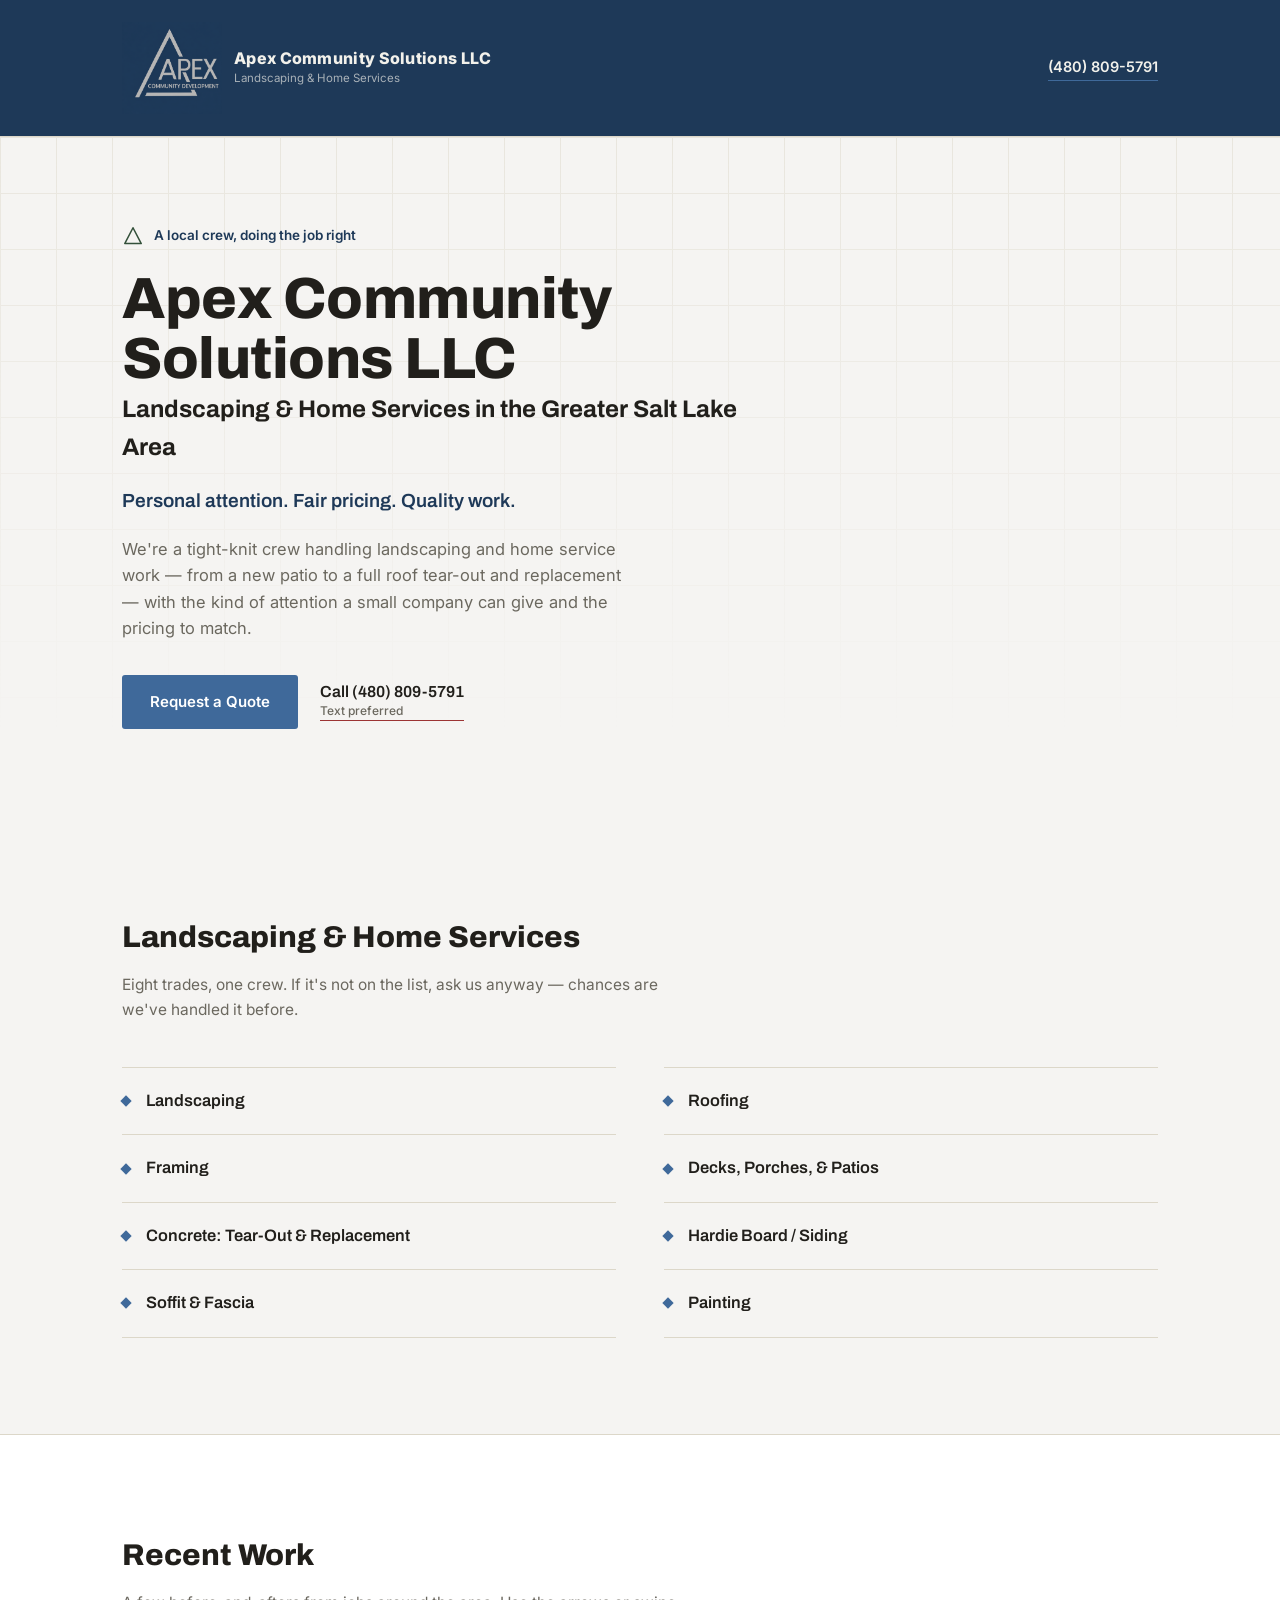
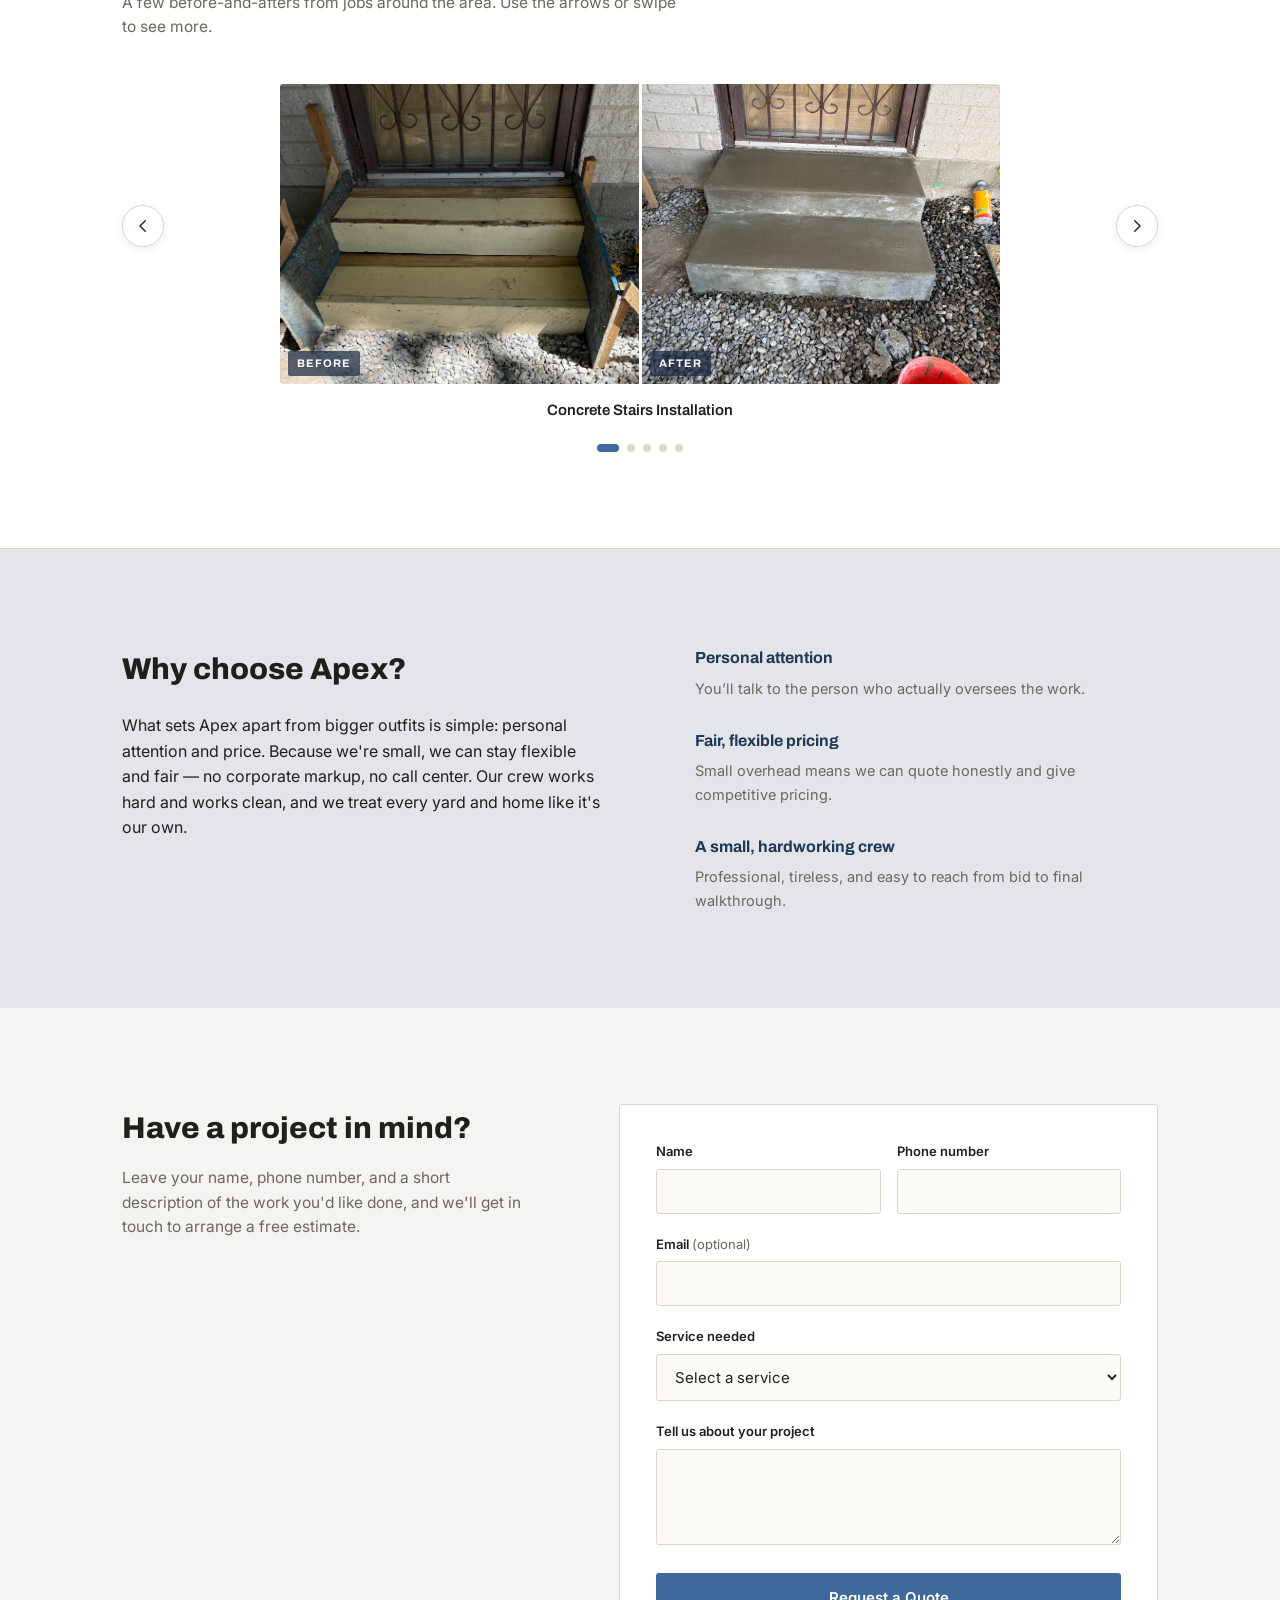
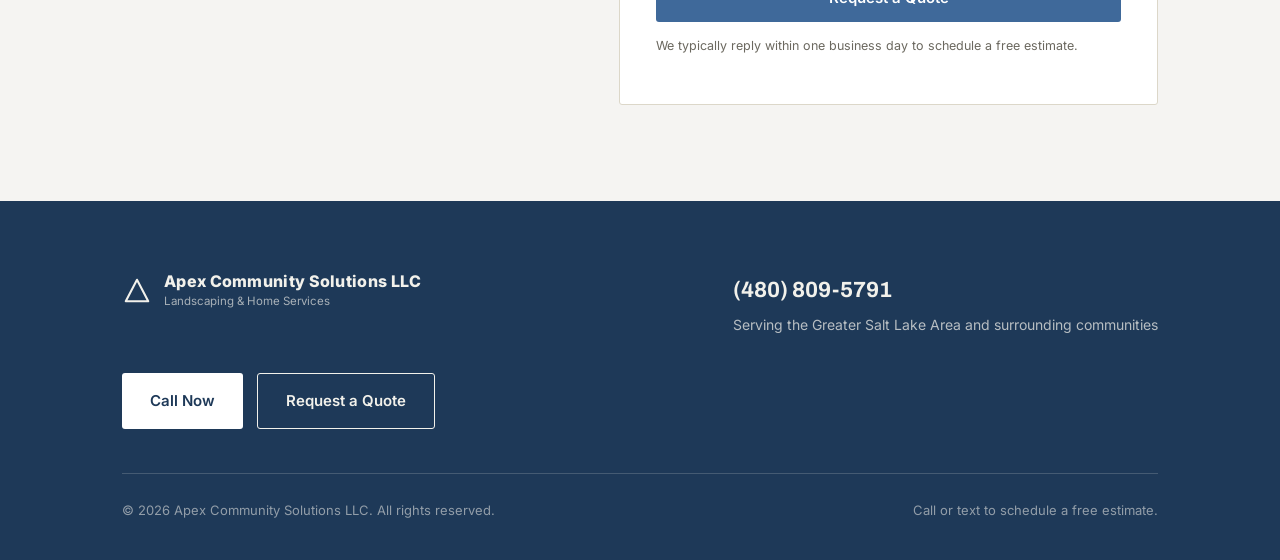
==== index.html @ bd2a329c "Initial commit" ====
<!DOCTYPE html>
<html lang="en">
<head>
<meta charset="UTF-8">
<meta name="viewport" content="width=device-width, initial-scale=1.0">
<meta name="robots" content="index, follow">

<title>Apex Community Solutions LLC | Landscaping, Roofing &amp; Home Services in the Greater Salt Lake Area</title>
<meta name="description" content="Apex Community Solutions LLC provides landscaping, roofing, framing, decks, concrete, siding, and home repair services across the Greater Salt Lake Area. Personal attention, fair pricing, and a free estimate on every job.">

<link rel="canonical" href="https://www.apexcommunitysolutions.com/">

<link rel="icon" href="/images/favicon.ico" sizes="any">
<link rel="icon" href="/images/favicon.svg" type="image/svg+xml">

<meta property="og:type" content="website">
<meta property="og:site_name" content="Apex Community Solutions LLC">
<meta property="og:title" content="Apex Community Solutions LLC | Landscaping, Roofing &amp; Home Services">
<meta property="og:description" content="Landscaping, roofing, framing, decks, concrete, siding, and home repair across the Greater Salt Lake Area. Personal attention, fair pricing, free estimates.">
<meta property="og:url" content="https://www.apexcommunitysolutions.com/">
<meta property="og:image" content="https://www.apexcommunitysolutions.com/images/og-cover.jpg">
<meta property="og:locale" content="en_US">

<meta name="twitter:card" content="summary_large_image">
<meta name="twitter:title" content="Apex Community Solutions LLC | Landscaping, Roofing &amp; Home Services">
<meta name="twitter:description" content="Landscaping, roofing, framing, decks, concrete, siding, and home repair across the Greater Salt Lake Area.">
<meta name="twitter:image" content="https://www.apexcommunitysolutions.com/images/og-cover.jpg">

<link rel="preconnect" href="https://fonts.googleapis.com">
<link rel="preconnect" href="https://fonts.gstatic.com" crossorigin>
<link href="https://fonts.googleapis.com/css2?family=Archivo:wght@400;600;800&family=Inter:wght@400;500;600&display=swap" rel="stylesheet">
<link rel="stylesheet" href="css/site.css">
</head>
<body>

<header>
  <div class="wrap">
    <a class="brand" href="#top">
      <img class="brand-logo" src="images/2d_logo.png" alt="Apex Community Solutions LLC logo" width="100" height="100" data-bind="logo-alt">
      <span class="brand-text">
        <span class="name" data-bind="name">Apex Community Solutions LLC</span><br>
        <span class="sub" data-bind="tagline">Landscaping &amp; Home Services</span>
      </span>
    </a>
    <a class="call" data-phone-link href="tel:+14808095791"><span data-phone-display>(480) 809-5791</span></a>
  </div>
</header>

<section class="hero" id="top">
  <div class="hero-grid" aria-hidden="true"></div>
  <div class="wrap">
    <div class="hero-content">
      <div class="eyebrow-mark">
        <svg viewBox="0 0 32 32" fill="none" xmlns="http://www.w3.org/2000/svg" aria-hidden="true">
          <path d="M16 4 L28 27 H4 Z" stroke="#33503A" stroke-width="2.2" stroke-linejoin="round"/>
        </svg>
        <span>A local crew, doing the job right</span>
      </div>
      <h1 data-bind="name">Apex Community Solutions LLC</h1>
      <p class="hero-location" data-bind="location">Landscaping &amp; Home Services in the Greater Salt Lake Area</p>
      <p class="tagline">Personal attention. Fair pricing. Quality work.</p>
      <p class="statement">We're a tight-knit crew handling landscaping and home service work &mdash; from a new patio to a full roof tear-out and replacement &mdash; with the kind of attention a small company can give and the pricing to match.</p>
      <div class="hero-actions">
        <a class="btn" href="#quote">Request a Quote</a>
        <a class="phone-link" data-phone-link href="tel:+14808095791">
          <span data-phone-cta>Call (480) 809-5791</span>
          <span class="phone-sub">Text preferred</span>
        </a>
      </div>
    </div>
  </div>
</section>

<section id="services">
  <div class="wrap">
    <div class="services-head">
      <h2>Landscaping &amp; Home Services</h2>
      <p><span data-service-count>Eight</span> trades, one crew. If it's not on the list, ask us anyway &mdash; chances are we've handled it before.</p>
    </div>
    <ul class="service-list" data-service-list></ul>
  </div>
</section>

<section class="gallery" id="work">
  <div class="wrap">
    <div class="services-head">
      <h2>Recent Work</h2>
      <p>A few before-and-afters from jobs around the area. Use the arrows or swipe to see more.</p>
    </div>

    <div class="carousel" data-carousel aria-roledescription="carousel" aria-label="Before and after job photos" tabindex="0">
      <div class="carousel-stage">
      <button class="carousel-btn prev" type="button" data-carousel-prev aria-label="Previous project">
        <svg viewBox="0 0 24 24" fill="none" stroke="currentColor" stroke-width="2.2" stroke-linecap="round" stroke-linejoin="round" aria-hidden="true"><path d="M15 5 L8 12 L15 19"/></svg>
      </button>
      <button class="carousel-btn next" type="button" data-carousel-next aria-label="Next project">
        <svg viewBox="0 0 24 24" fill="none" stroke="currentColor" stroke-width="2.2" stroke-linecap="round" stroke-linejoin="round" aria-hidden="true"><path d="M9 5 L16 12 L9 19"/></svg>
      </button>

      <div class="carousel-viewport" data-carousel-viewport></div>
      </div>

      <div class="carousel-dots" data-carousel-dots></div>
    </div>
  </div>
</section>

<section class="why" id="why">
  <div class="wrap why-grid">
    <div>
      <h2>Why choose Apex?</h2>
      <p>What sets Apex apart from bigger outfits is simple: personal attention and price. Because we're small, we can stay flexible and fair &mdash; no corporate markup, no call center. Our crew works hard and works clean, and we treat every yard and home like it's our own.</p>
    </div>
    <div class="why-points">
      <div class="why-point">
        <h3 class="label">Personal attention</h3>
        <div class="desc">You&rsquo;ll talk to the person who actually oversees the work.</div>
      </div>
      <div class="why-point">
        <h3 class="label">Fair, flexible pricing</h3>
        <div class="desc">Small overhead means we can quote honestly and give competitive pricing.</div>
      </div>
      <div class="why-point">
        <h3 class="label">A small, hardworking crew</h3>
        <div class="desc">Professional, tireless, and easy to reach from bid to final walkthrough.</div>
      </div>
    </div>
  </div>
</section>

<section id="quote">
  <div class="wrap quote-inner">
    <div class="quote-copy">
      <h2>Have a project in mind?</h2>
      <p>Leave your name, phone number, and a short description of the work you'd like done, and we'll get in touch to arrange a free estimate.</p>
    </div>

    <form class="quote-form" data-quote-form action="https://formspree.io/f/xppzoknp" method="POST">
      <div class="row-2">
        <div class="field">
          <label for="name">Name</label>
          <input type="text" id="name" name="name" required>
        </div>
        <div class="field">
          <label for="phone">Phone number</label>
          <input type="tel" id="phone" name="phone" required>
        </div>
      </div>
      <div class="field">
        <label for="email">Email <span class="opt">(optional)</span></label>
        <input type="email" id="email" name="email">
      </div>
      <div class="field">
        <label for="service">Service needed</label>
        <select id="service" name="service" required data-service-select>
          <option value="" disabled selected>Select a service</option>
        </select>
      </div>
      <div class="field">
        <label for="details">Tell us about your project</label>
        <textarea id="details" name="details" required></textarea>
      </div>
      <button class="btn block" type="submit">Request a Quote</button>
      <p class="form-note">We typically reply within one business day to schedule a free estimate.</p>
    </form>
  </div>
</section>

<footer id="contact">
  <div class="wrap">
    <div class="footer-top">
      <a class="brand" href="#top">
        <svg class="brand-mark" viewBox="0 0 32 32" fill="none" xmlns="http://www.w3.org/2000/svg" aria-hidden="true">
          <path d="M16 4 L28 27 H4 Z" stroke="#F2F1EB" stroke-width="2.2" stroke-linejoin="round"/>
        </svg>
        <span class="brand-text">
          <span class="name" data-bind="name">Apex Community Solutions LLC</span><br>
          <span class="sub" data-bind="tagline">Landscaping &amp; Home Services</span>
        </span>
      </a>
      <div class="footer-contact">
        <a class="phone" data-phone-link href="tel:+14808095791"><span data-phone-display>(480) 809-5791</span></a>
        <div class="area" data-bind="area">Serving the Greater Salt Lake Area and surrounding communities</div>
      </div>
      <div class="footer-actions">
        <a class="btn light" data-phone-link href="tel:+14808095791">Call Now</a>
        <a class="btn ghost ghost-on-dark" href="#quote">Request a Quote</a>
      </div>
    </div>
    <div class="footer-bottom">
      <span data-copyright>&copy; 2026 Apex Community Solutions LLC. All rights reserved.</span>
      <span>Call or text to schedule a free estimate.</span>
    </div>
  </div>
</footer>

<!-- Edit phone, services, gallery, and brand in js/site-config.js -->
<script src="js/site-config.js"></script>
<script src="js/site.js"></script>
<script src="js/carousel.js"></script>

</body>
</html>
---- css/site.css ----
:root{
  --bg: #F5F4F2;
  --panel: #FFFFFF;
  --ink: #211F1B;
  --muted: #6B685F;
  --blue: #3f699a;
  --blue-dark: #1E3958;
  --blue-tint: #e4e5eb;
  --clay: #9c3434;
  --line: #DCD7C9;
  --radius: 3px;
  --maxw: 1100px;
  --font-body: 'Inter', system-ui, sans-serif;
  --font-display: 'Archivo', system-ui, sans-serif;
}

*{ box-sizing: border-box; }
html{ scroll-behavior: smooth; }
body{
  margin:0;
  background: var(--bg);
  color: var(--ink);
  font-family: var(--font-body);
  font-size: 16px;
  line-height: 1.6;
  -webkit-font-smoothing: antialiased;
}
h1, h2, h3, .wordmark, .hero-location{
  font-family: var(--font-display);
  margin: 0;
  color: var(--ink);
}
a{ color: inherit; }
.wrap{
  max-width: var(--maxw);
  margin: 0 auto;
  padding: 0 32px;
}
section{ padding: 96px 0; }
@media (max-width: 720px){
  section{ padding: 64px 0; }
  .wrap{ padding: 0 22px; }
}

/* ---------- Buttons & links ---------- */
.btn{
  display: inline-flex;
  align-items: center;
  gap: 10px;
  padding: 15px 28px;
  background: var(--blue);
  color: #fff;
  text-decoration: none;
  font-family: var(--font-body);
  font-weight: 600;
  font-size: 15px;
  border: none;
  border-radius: var(--radius);
  cursor: pointer;
  transition: background .18s ease;
}
.btn:hover{ background: var(--blue-dark); }
.btn.ghost{
  background: transparent;
  color: var(--ink);
  border: 1.5px solid var(--ink);
}
.btn.ghost:hover{ background: var(--ink); color: var(--bg); }
.btn.light{
  background: #fff;
  color: var(--blue-dark);
}
.btn.light:hover{ background: var(--blue-tint); }
.btn.block{
  width: 100%;
  justify-content: center;
}
.btn.ghost-on-dark{
  border-color: #F2F1EB;
  color: #F2F1EB;
}

/* ---------- Header ---------- */
header{
  position: sticky;
  top: 0;
  z-index: 10;
  background: var(--blue-dark);
  backdrop-filter: blur(6px);
  border-bottom: 1px solid var(--line);
}
header .wrap{
  display:flex;
  align-items:center;
  justify-content:space-between;
  padding-top: 18px;
  padding-bottom: 18px;
}
.brand{ display:flex; align-items:center; gap: 12px; text-decoration:none; }
.brand-logo{
  width: 100px;
  height: 100px;
  object-fit: contain;
}
.brand-mark{ width: 30px; height: 30px; flex-shrink:0; }
.brand-text{ line-height: 1.1; }
.brand-text .name{ font-weight: 800; font-size: 16px; letter-spacing: 0.3px; color: #F2F1EB; }
.brand-text .sub{ font-family: var(--font-body); font-size: 11.5px; color: rgba(242,241,235,0.65); }
header .call{
  color: #F2F1EB;
  font-family: var(--font-body);
  font-weight: 600;
  font-size: 14.5px;
  text-decoration: none;
  border-bottom: 1.5px solid var(--blue);
  padding-bottom: 2px;
}

/* ---------- Hero ---------- */
.hero{
  position: relative;
  overflow: hidden;
  padding-top: 88px;
  padding-bottom: 88px;
}
.hero-grid{
  position:absolute;
  inset:0;
  opacity: 0.5;
  background-image:
    linear-gradient(var(--line) 1px, transparent 1px),
    linear-gradient(90deg, var(--line) 1px, transparent 1px);
  background-size: 56px 56px;
  mask-image: linear-gradient(to bottom, black, transparent 88%);
  -webkit-mask-image: linear-gradient(to bottom, black, transparent 88%);
}
.hero-content{
  position: relative;
  max-width: 640px;
  opacity: 0;
  transform: translateY(14px);
  animation: rise .7s ease forwards .1s;
}
@keyframes rise{ to{ opacity: 1; transform: translateY(0); } }
.eyebrow-mark{ display:flex; align-items:center; gap:10px; margin-bottom: 22px; }
.eyebrow-mark svg{ width: 22px; height: 22px; }
.eyebrow-mark span{ font-size: 13.5px; color: var(--blue-dark); font-weight: 600; }
.hero h1{
  font-size: clamp(38px, 5.4vw, 58px);
  font-weight: 800;
  letter-spacing: -0.5px;
  line-height: 1.04;
}
.hero-location{
  font-size: 1.5em;
  font-weight: 700;
}
.hero .tagline{
  font-family: var(--font-display);
  font-weight: 600;
  font-size: 19px;
  color: var(--blue-dark);
  margin-top: 20px;
}
.hero p.statement{
  margin-top: 16px;
  font-size: 16.5px;
  color: var(--muted);
  max-width: 520px;
}
.hero-actions{
  margin-top: 34px;
  display:flex;
  align-items:center;
  gap: 22px;
  flex-wrap: wrap;
}
.hero-actions .phone-link{
  display: inline-flex;
  flex-direction: column;
  align-items: flex-start;
  gap: 2px;
  font-family: var(--font-display);
  font-weight: 600;
  font-size: 16px;
  line-height: 1.15;
  text-decoration:none;
  color: var(--ink);
  border-bottom: 1.5px solid var(--clay);
  padding-bottom: 3px;
}
.hero-actions .phone-link .phone-sub{
  font-family: var(--font-body);
  font-weight: 500;
  font-size: 12px;
  color: var(--muted);
}

/* ---------- Services ---------- */
.services-head{ max-width: 560px; margin-bottom: 44px; }
.services-head h2{ font-size: 30px; font-weight: 800; }
.services-head p{ color: var(--muted); margin-top: 12px; font-size: 15.5px; }
.service-list{
  display: grid;
  grid-template-columns: 1fr 1fr;
  column-gap: 48px;
  list-style: none;
  margin: 0;
  padding: 0;
}
.service-row{
  display:flex;
  align-items:center;
  gap: 16px;
  padding: 20px 0;
  border-top: 1px solid var(--line);
}
.service-list .service-row:nth-last-child(1),
.service-list .service-row:nth-last-child(2){
  border-bottom: 1px solid var(--line);
}
.service-mark{
  width: 8px; height: 8px;
  background: var(--blue);
  flex-shrink: 0;
  transform: rotate(45deg);
}
.service-row span{ font-family: var(--font-display); font-weight: 600; font-size: 16.5px; }
@media (max-width: 640px){
  .service-list{ grid-template-columns: 1fr; }
  .service-list .service-row:nth-last-child(2){ border-bottom: 1px solid var(--line); }
}

/* ---------- Before / After gallery ---------- */
.gallery{ background: var(--panel); border-top: 1px solid var(--line); border-bottom: 1px solid var(--line); }
.gallery-note{ font-size: 13.5px; color: var(--clay); margin-top: 12px; font-style: italic; }
.carousel{
  position: relative;
}
.carousel:focus{ outline: none; }
.carousel:focus-visible{
  outline: 2px solid var(--blue);
  outline-offset: 6px;
}
.carousel-stage{
  position: relative;
}
.carousel-viewport{
  overflow-x: auto;
  overflow-y: hidden;
  scroll-snap-type: x mandatory;
  scroll-behavior: smooth;
  -webkit-overflow-scrolling: touch;
  scrollbar-width: none;
  display: flex;
}
.carousel-viewport::-webkit-scrollbar{ display: none; }
.carousel-slide{
  flex: 0 0 100%;
  scroll-snap-align: start;
  padding: 0 56px;
}
.carousel-slide .gallery-card{
  max-width: 720px;
  margin: 0 auto;
}
.ba-pair{
  display: grid;
  grid-template-columns: 1fr 1fr;
  gap: 3px;
  border-radius: var(--radius);
  overflow: hidden;
}
.ba-pair figure{ margin: 0; position: relative; }
.ba-pair img,
.ba-placeholder{
  display: block;
  width: 100%;
  aspect-ratio: 4 / 3;
  object-fit: cover;
  pointer-events: none;
  user-select: none;
  -webkit-user-drag: none;
}
.ba-placeholder{
  display: flex;
  align-items: center;
  justify-content: center;
  background:
    repeating-linear-gradient(
      -45deg,
      var(--blue-tint),
      var(--blue-tint) 12px,
      #d9dbe3 12px,
      #d9dbe3 24px
    );
  color: var(--blue-dark);
  font-family: var(--font-display);
  font-weight: 600;
  font-size: 13px;
  letter-spacing: 0.2px;
  text-align: center;
  padding: 16px;
}
.ba-pair figcaption{
  position: absolute;
  bottom: 8px;
  left: 8px;
  font-family: var(--font-display);
  font-weight: 700;
  font-size: 11px;
  letter-spacing: 1px;
  text-transform: uppercase;
  color: #fff;
  background: rgba(28,44,69,0.72);
  padding: 4px 9px;
  border-radius: 2px;
}
.gallery-caption{
  margin-top: 14px;
  font-family: var(--font-display);
  font-weight: 600;
  font-size: 15px;
  text-align: center;
}
.gallery-caption .edit-hint{
  display: block;
  font-family: var(--font-body);
  font-weight: 400;
  font-size: 12.5px;
  color: var(--muted);
  margin-top: 2px;
}
.carousel-btn{
  position: absolute;
  top: 42%;
  transform: translateY(-50%);
  z-index: 2;
  width: 42px;
  height: 42px;
  display: flex;
  align-items: center;
  justify-content: center;
  padding: 0;
  border: 1.5px solid var(--line);
  border-radius: 50%;
  background: #fff;
  color: var(--blue-dark);
  cursor: pointer;
  box-shadow: 0 2px 10px rgba(33,31,27,0.08);
  transition: background .18s ease, color .18s ease, border-color .18s ease;
}
.carousel-btn:hover,
.carousel-btn:focus-visible{
  background: var(--blue);
  color: #fff;
  border-color: var(--blue);
  outline: none;
}
.carousel-btn.prev{ left: 0; }
.carousel-btn.next{ right: 0; }
.carousel-btn svg{ width: 18px; height: 18px; display: block; }
.carousel-dots{
  display: flex;
  justify-content: center;
  align-items: center;
  gap: 8px;
  margin-top: 22px;
}
.carousel-dot{
  width: 8px;
  height: 8px;
  padding: 0;
  border: none;
  border-radius: 50%;
  background: var(--line);
  cursor: pointer;
  transition: width .18s ease, background .18s ease, border-radius .18s ease;
}
.carousel-dot[aria-current="true"]{
  width: 22px;
  border-radius: 4px;
  background: var(--blue);
}
.carousel-dot:focus-visible{
  outline: 2px solid var(--blue);
  outline-offset: 2px;
}
@media (max-width: 640px){
  .carousel-slide{ padding: 0 40px; }
  .carousel-btn{ width: 36px; height: 36px; }
  .carousel-btn svg{ width: 16px; height: 16px; }
}
@media (prefers-reduced-motion: reduce){
  .carousel-viewport{ scroll-behavior: auto; }
}

/* ---------- Why Apex ---------- */
.why{ background: var(--blue-tint); }
.why-grid{
  display:grid;
  grid-template-columns: 1.1fr 1fr;
  gap: 64px;
  align-items: start;
}
.why h2{ font-size: 30px; font-weight: 800; margin-bottom: 20px; }
.why p{ color: var(--ink); font-size: 16px; max-width: 480px; }
.why-points{ display:flex; flex-direction:column; gap: 28px; }
.why-point .label{ font-family: var(--font-display); font-weight: 700; font-size: 16px; color: var(--blue-dark); }
.why-point .desc{ font-size: 14.5px; color: var(--muted); margin-top: 6px; }
@media (max-width: 780px){
  .why-grid{ grid-template-columns: 1fr; gap: 36px; }
}

/* ---------- Quote form ---------- */
.quote-inner{
  display:grid;
  grid-template-columns: 0.9fr 1.1fr;
  gap: 56px;
}
.quote-copy h2{ font-size: 30px; font-weight: 800; }
.quote-copy p{ color: var(--muted); margin-top: 14px; font-size: 15.5px; max-width: 400px; }
form.quote-form{
  background: var(--panel);
  border: 1px solid var(--line);
  border-radius: var(--radius);
  padding: 36px;
}
.field{ margin-bottom: 20px; }
.field label{
  display:block;
  font-size: 13px;
  font-weight: 600;
  color: var(--ink);
  margin-bottom: 7px;
}
.field .opt{ color: var(--muted); font-weight: 400; }
.field input, .field select, .field textarea{
  width: 100%;
  padding: 12px 14px;
  font-family: var(--font-body);
  font-size: 15px;
  border: 1px solid var(--line);
  border-radius: var(--radius);
  background: #FBFAF7;
  color: var(--ink);
}
.field input:focus, .field select:focus, .field textarea:focus{
  outline: 2px solid var(--blue);
  outline-offset: 1px;
  background: #fff;
}
.field textarea{ resize: vertical; min-height: 96px; }
.row-2{ display:grid; grid-template-columns: 1fr 1fr; gap: 16px; }
.form-note{ font-size: 12.5px; color: var(--muted); margin-top: 14px; }
@media (max-width: 780px){
  .quote-inner{ grid-template-columns: 1fr; gap: 32px; }
  .row-2{ grid-template-columns: 1fr; }
}

/* ---------- Footer / contact band ---------- */
footer{
  background: var(--blue-dark);
  color: #F2F1EB;
  padding: 72px 0 40px;
}
.footer-top{
  display:flex;
  justify-content: space-between;
  align-items: flex-start;
  flex-wrap: wrap;
  gap: 36px;
  padding-bottom: 44px;
  border-bottom: 1px solid rgba(242,241,235,0.18);
}
footer .brand-text .name{ color: #F2F1EB; }
footer .brand-text .sub{ color: rgba(242,241,235,0.65); }
.footer-contact{ font-size: 15px; }
.footer-contact .phone{
  font-family: var(--font-display);
  font-weight: 700;
  font-size: 22px;
  text-decoration:none;
  color: #F2F1EB;
  display:block;
  margin-bottom: 6px;
}
.footer-contact .area{ color: rgba(242,241,235,0.72); font-size: 14px; }
.footer-actions{ display:flex; gap: 14px; flex-wrap: wrap; }
.footer-bottom{
  display:flex;
  justify-content:space-between;
  flex-wrap: wrap;
  gap: 10px;
  padding-top: 26px;
  font-size: 13px;
  color: rgba(242,241,235,0.55);
}
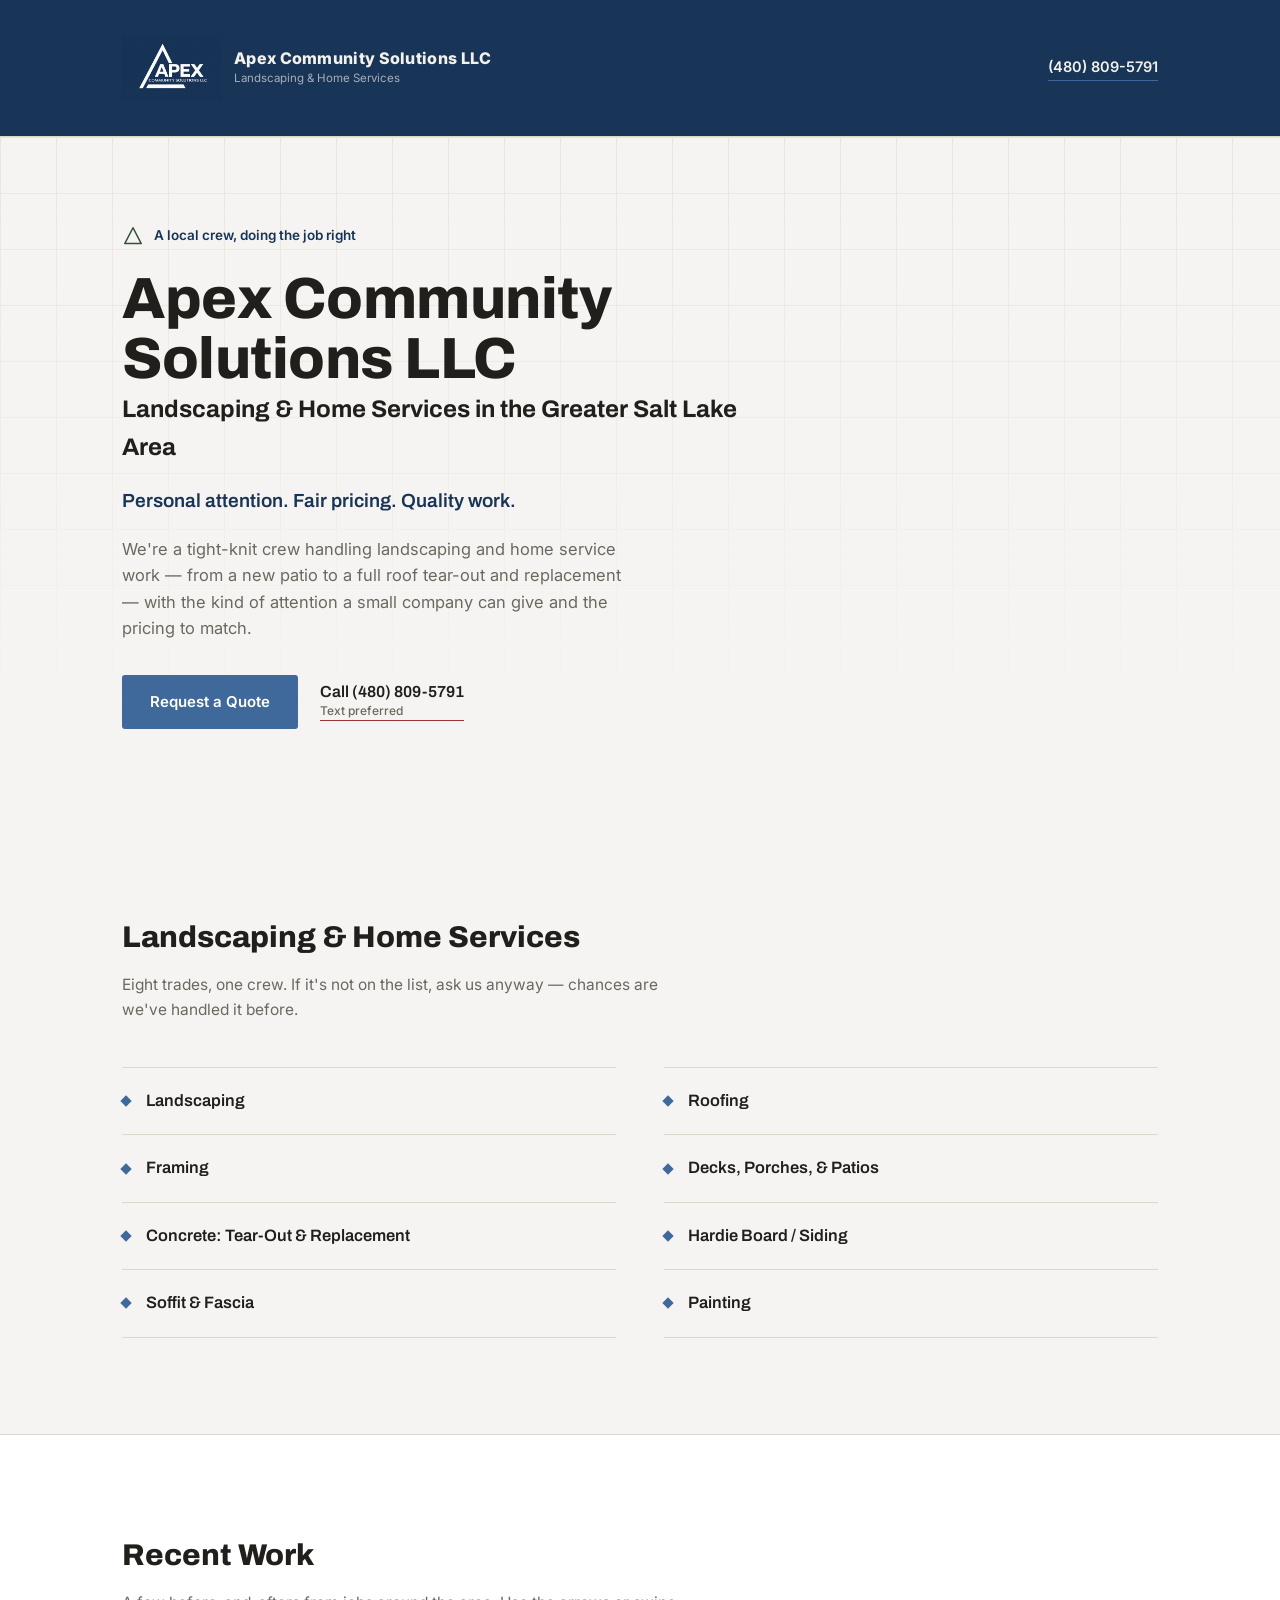
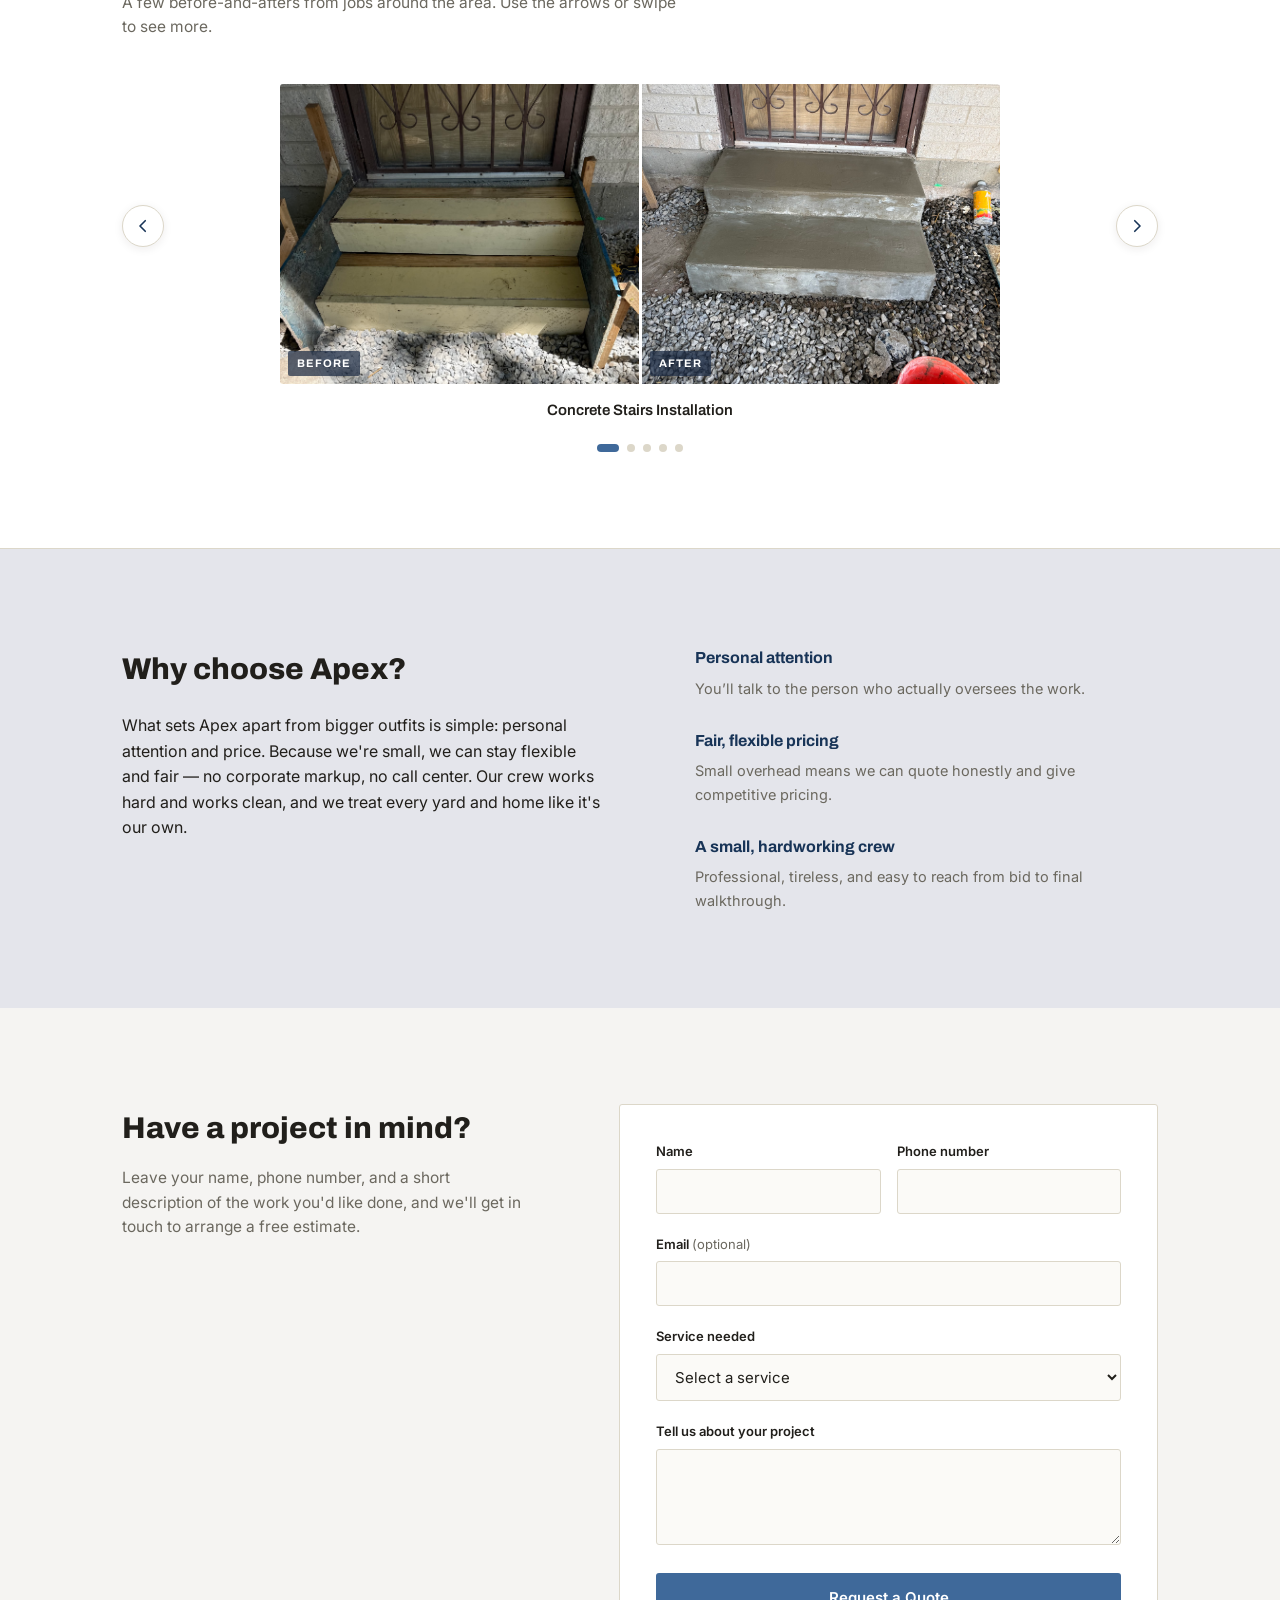
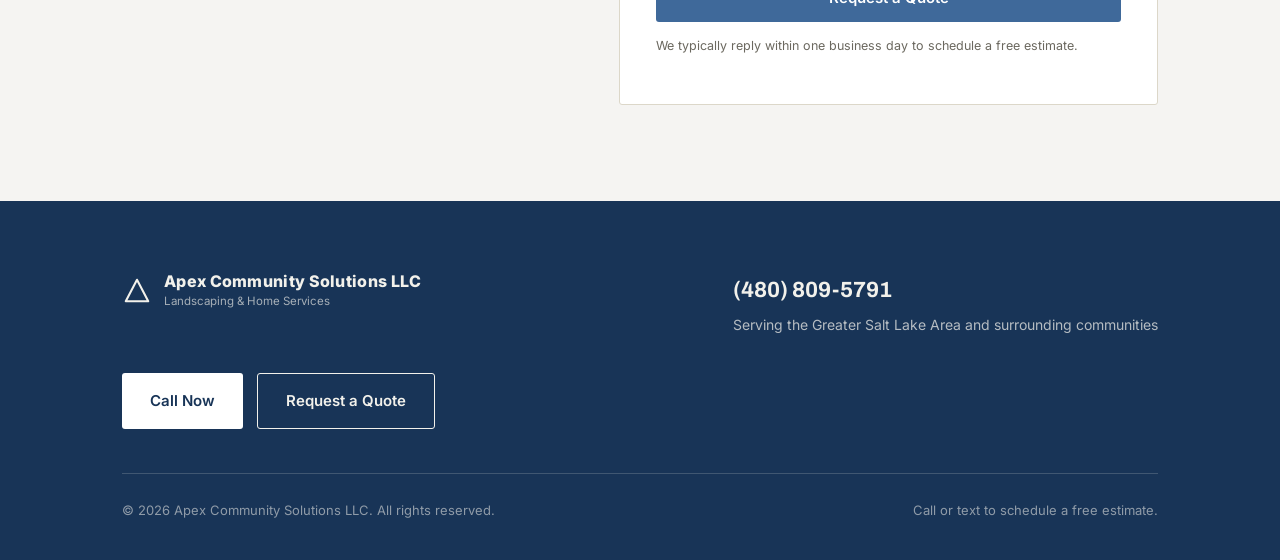
==== commit 91dca35e: "attempt favicon" ====
--- a/index.html
+++ b/index.html
@@ -11,7 +11,7 @@
 <link rel="canonical" href="https://www.apexcommunitysolutions.com/">
 
 <link rel="icon" href="/images/favicon.ico" sizes="any">
-<link rel="icon" href="/images/favicon.svg" type="image/svg+xml">
+<link rel="icon" href="/images/favicon.png" type="image/png">
 
 <meta property="og:type" content="website">
 <meta property="og:site_name" content="Apex Community Solutions LLC">
--- a/css/site.css
+++ b/css/site.css
@@ -4,7 +4,7 @@
   --ink: #211F1B;
   --muted: #6B685F;
   --blue: #3f699a;
-  --blue-dark: #1E3958;
+  --blue-dark: #183457;
   --blue-tint: #e4e5eb;
   --clay: #9c3434;
   --line: #DCD7C9;
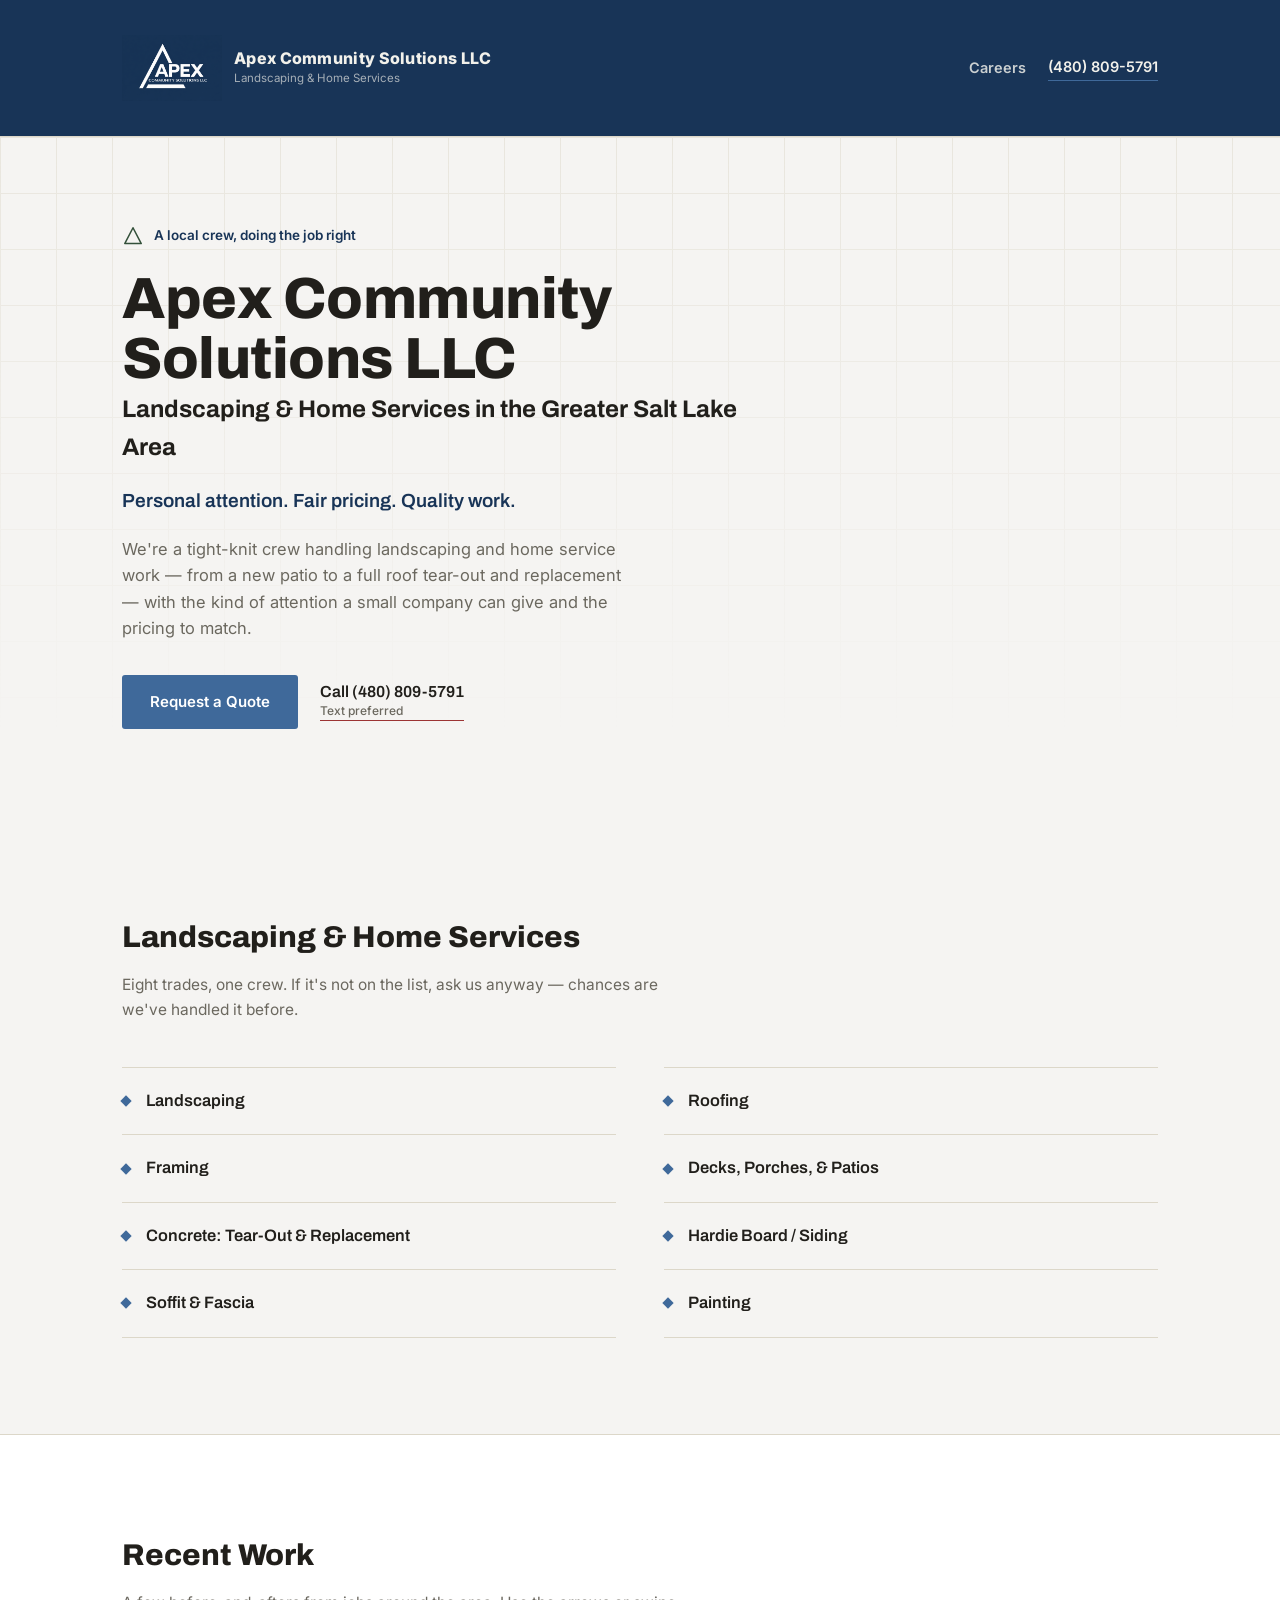
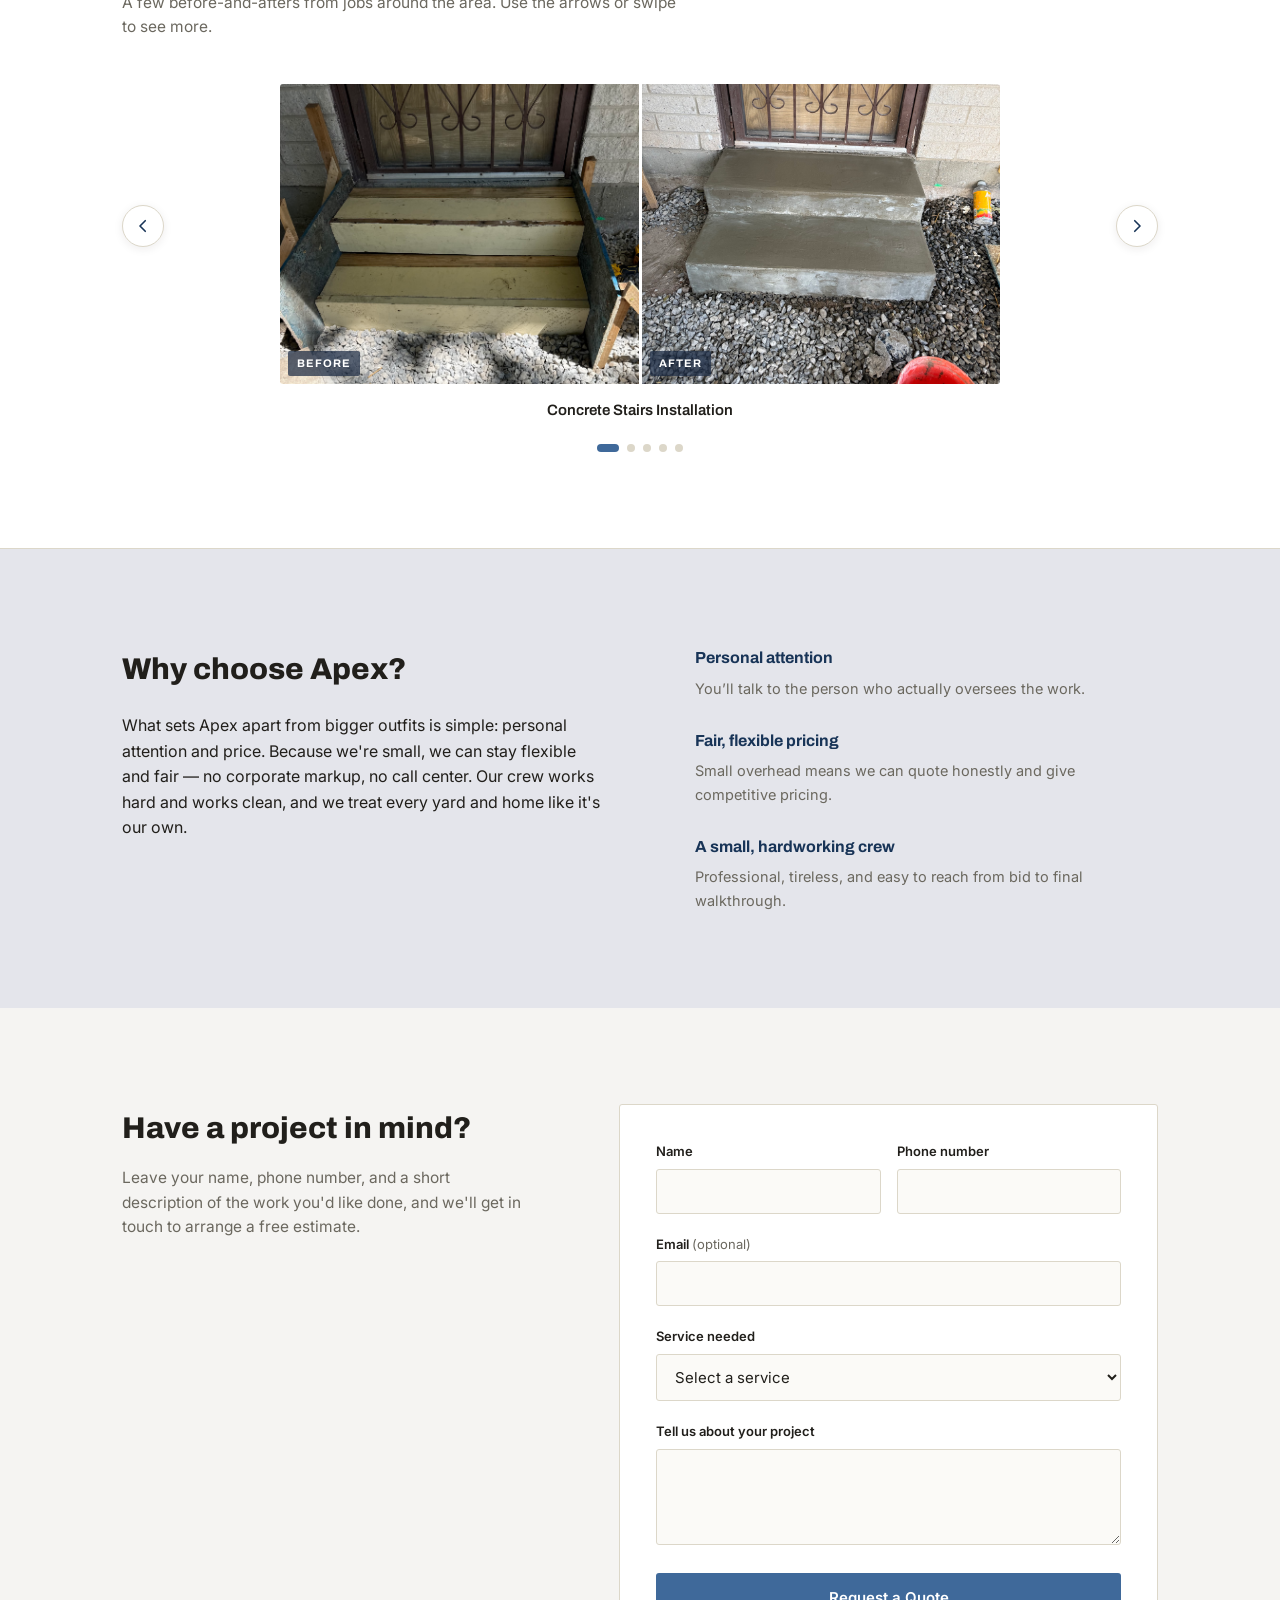
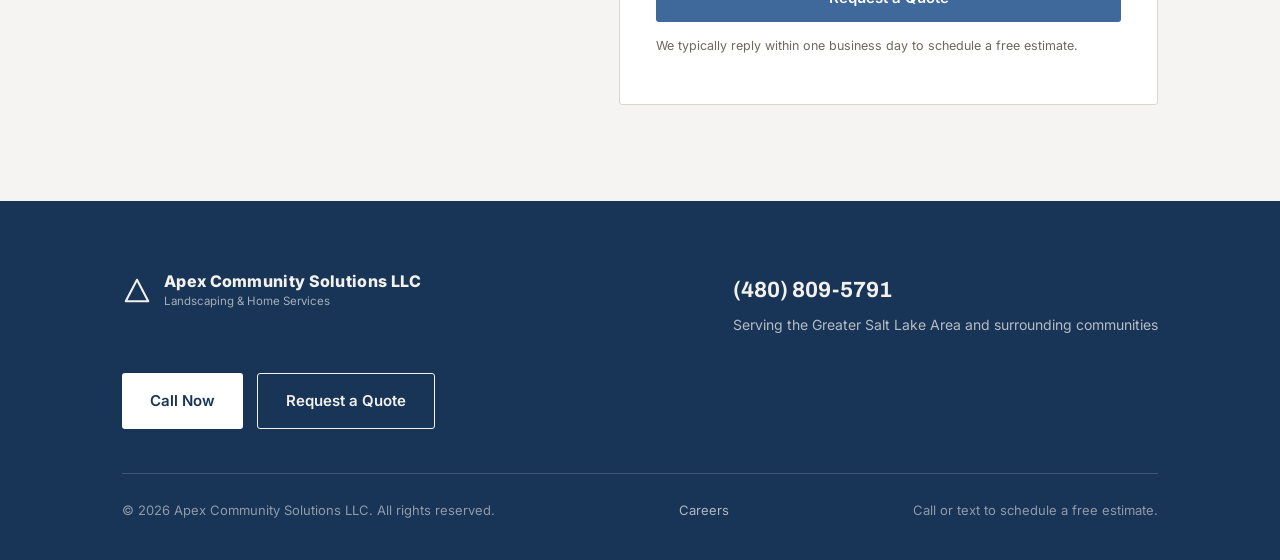
==== commit afc41254: "careers page" ====
--- a/index.html
+++ b/index.html
@@ -42,7 +42,10 @@
         <span class="sub" data-bind="tagline">Landscaping &amp; Home Services</span>
       </span>
     </a>
-    <a class="call" data-phone-link href="tel:+14808095791"><span data-phone-display>(480) 809-5791</span></a>
+    <nav class="header-actions" aria-label="Site">
+      <a class="nav-link" href="careers.html">Careers</a>
+      <a class="call" data-phone-link href="tel:+14808095791"><span data-phone-display>(480) 809-5791</span></a>
+    </nav>
   </div>
 </header>
 
@@ -189,12 +192,13 @@
     </div>
     <div class="footer-bottom">
       <span data-copyright>&copy; 2026 Apex Community Solutions LLC. All rights reserved.</span>
+      <a class="footer-nav-link" href="careers.html">Careers</a>
       <span>Call or text to schedule a free estimate.</span>
     </div>
   </div>
 </footer>
 
-<!-- Edit phone, services, gallery, and brand in js/site-config.js -->
+<!-- Edit phone, services, jobs, gallery, and brand in js/site-config.js -->
 <script src="js/site-config.js"></script>
 <script src="js/site.js"></script>
 <script src="js/carousel.js"></script>
--- a/css/site.css
+++ b/css/site.css
@@ -106,6 +106,23 @@
 .brand-text{ line-height: 1.1; }
 .brand-text .name{ font-weight: 800; font-size: 16px; letter-spacing: 0.3px; color: #F2F1EB; }
 .brand-text .sub{ font-family: var(--font-body); font-size: 11.5px; color: rgba(242,241,235,0.65); }
+.header-actions{
+  display: flex;
+  align-items: center;
+  gap: 22px;
+  flex-shrink: 0;
+}
+header .nav-link{
+  color: rgba(242,241,235,0.82);
+  font-family: var(--font-body);
+  font-weight: 600;
+  font-size: 14.5px;
+  text-decoration: none;
+}
+header .nav-link:hover,
+header .nav-link[aria-current="page"]{
+  color: #F2F1EB;
+}
 header .call{
   color: #F2F1EB;
   font-family: var(--font-body);
@@ -114,6 +131,23 @@
   text-decoration: none;
   border-bottom: 1.5px solid var(--blue);
   padding-bottom: 2px;
+}
+@media (max-width: 720px){
+  header .wrap{
+    gap: 12px;
+    padding-top: 12px;
+    padding-bottom: 12px;
+  }
+  header .brand-logo{
+    width: 68px;
+    height: 68px;
+  }
+  .header-actions{ gap: 14px; }
+  header .nav-link,
+  header .call{ font-size: 13.5px; }
+}
+@media (max-width: 560px){
+  header .brand-text{ display: none; }
 }
 
 /* ---------- Hero ---------- */
@@ -496,3 +530,88 @@
   font-size: 13px;
   color: rgba(242,241,235,0.55);
 }
+.footer-nav-link{
+  color: rgba(242,241,235,0.7);
+  text-decoration: none;
+}
+.footer-nav-link:hover,
+.footer-nav-link[aria-current="page"]{
+  color: #F2F1EB;
+}
+
+/* ---------- Careers page ---------- */
+.page-hero{
+  padding-top: 72px;
+  padding-bottom: 48px;
+}
+.page-hero h1{
+  font-size: clamp(34px, 5vw, 48px);
+  font-weight: 800;
+  letter-spacing: -0.4px;
+  line-height: 1.08;
+}
+.page-hero .statement{
+  margin-top: 16px;
+  font-size: 16.5px;
+  color: var(--muted);
+  max-width: 560px;
+}
+.jobs{ padding-top: 0; }
+.job-card{
+  background: var(--panel);
+  border: 1px solid var(--line);
+  border-radius: var(--radius);
+  padding: 36px;
+  max-width: 720px;
+}
+.job-card-top{
+  display: flex;
+  justify-content: space-between;
+  align-items: flex-start;
+  gap: 16px;
+  flex-wrap: wrap;
+  margin-bottom: 16px;
+}
+.job-card h2{
+  font-size: 26px;
+  font-weight: 800;
+}
+.job-meta{
+  display: flex;
+  flex-wrap: wrap;
+  gap: 8px;
+  list-style: none;
+  margin: 0;
+  padding: 0;
+}
+.job-meta li{
+  font-family: var(--font-display);
+  font-weight: 600;
+  font-size: 13px;
+  color: var(--blue-dark);
+  background: var(--blue-tint);
+  padding: 5px 10px;
+  border-radius: 2px;
+}
+.job-card p{
+  color: var(--muted);
+  font-size: 15.5px;
+  max-width: 580px;
+}
+.job-card h3{
+  font-family: var(--font-display);
+  font-size: 15px;
+  font-weight: 700;
+  color: var(--blue-dark);
+  margin: 22px 0 10px;
+}
+.job-requirements{
+  margin: 0 0 28px;
+  padding-left: 18px;
+  color: var(--ink);
+}
+.job-requirements li{ margin-bottom: 6px; }
+.job-card .btn{ margin-top: 4px; }
+@media (max-width: 640px){
+  .job-card{ padding: 28px 22px; }
+}
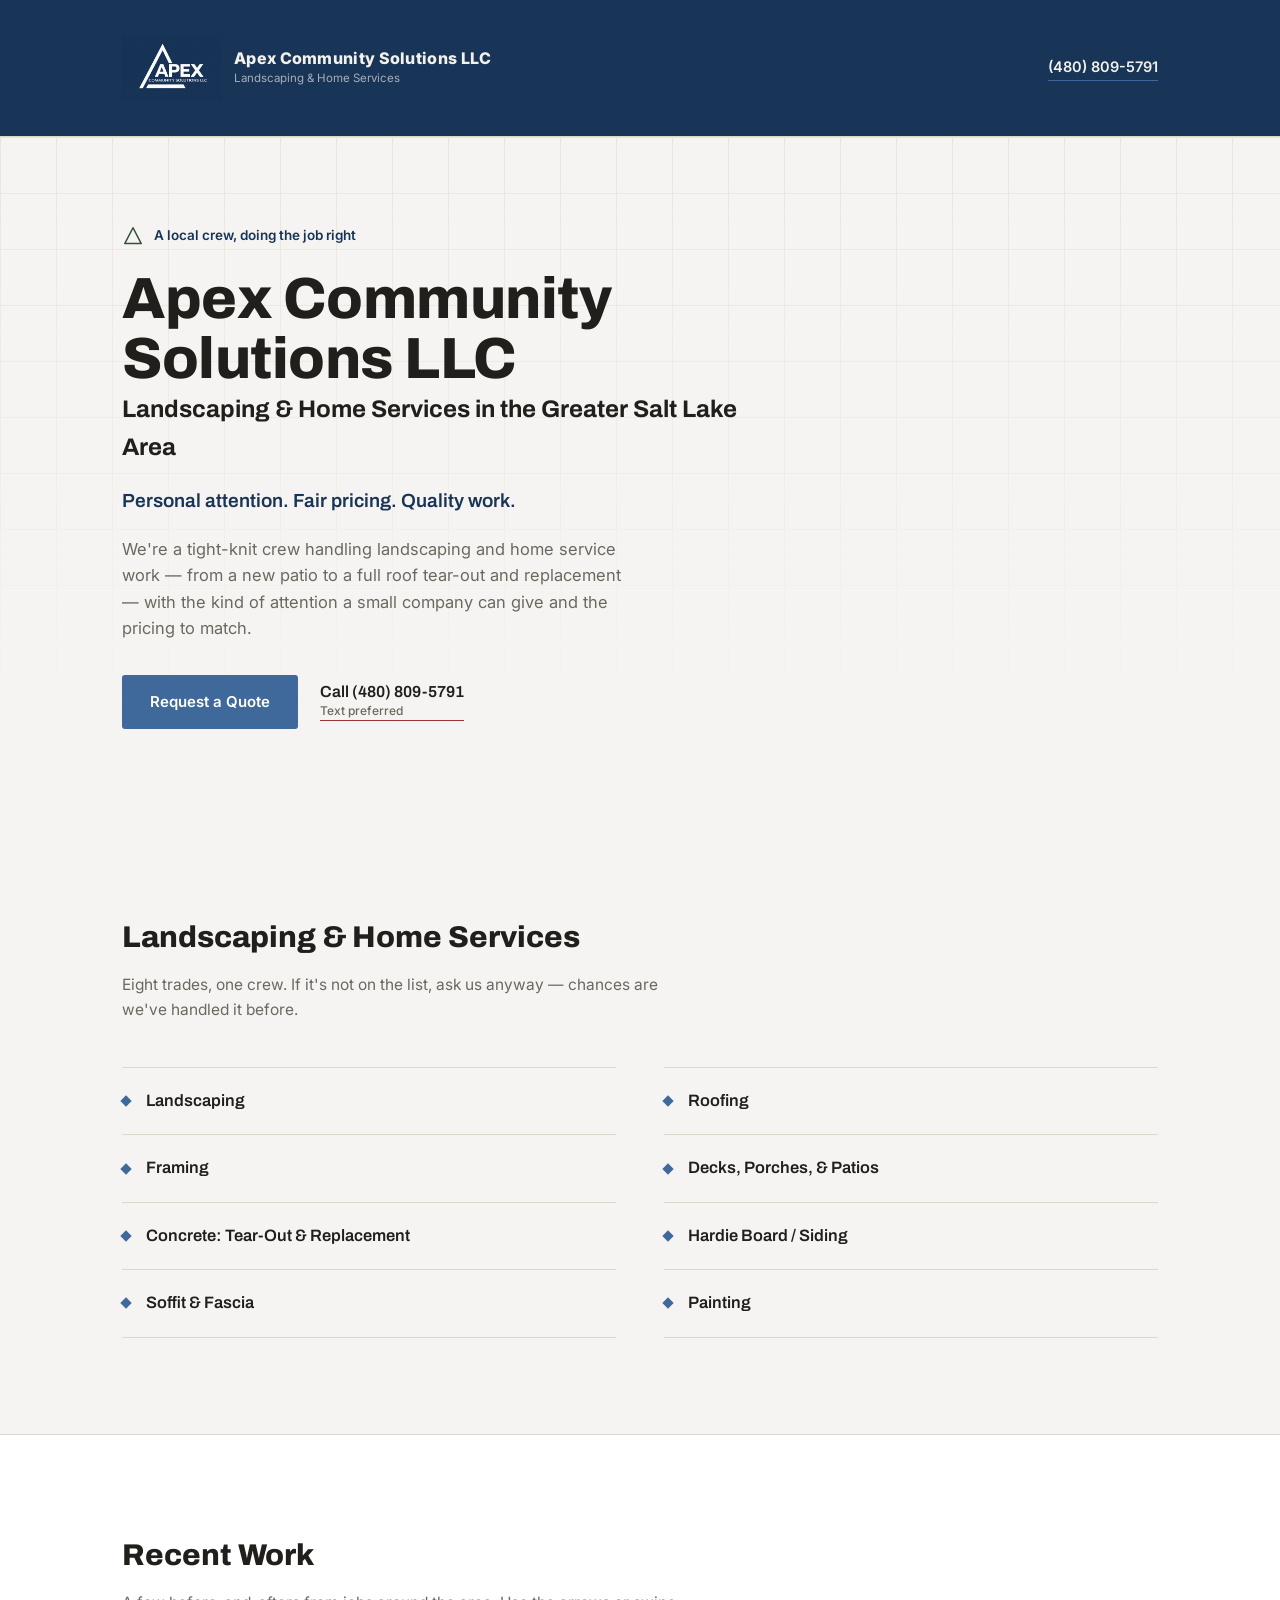
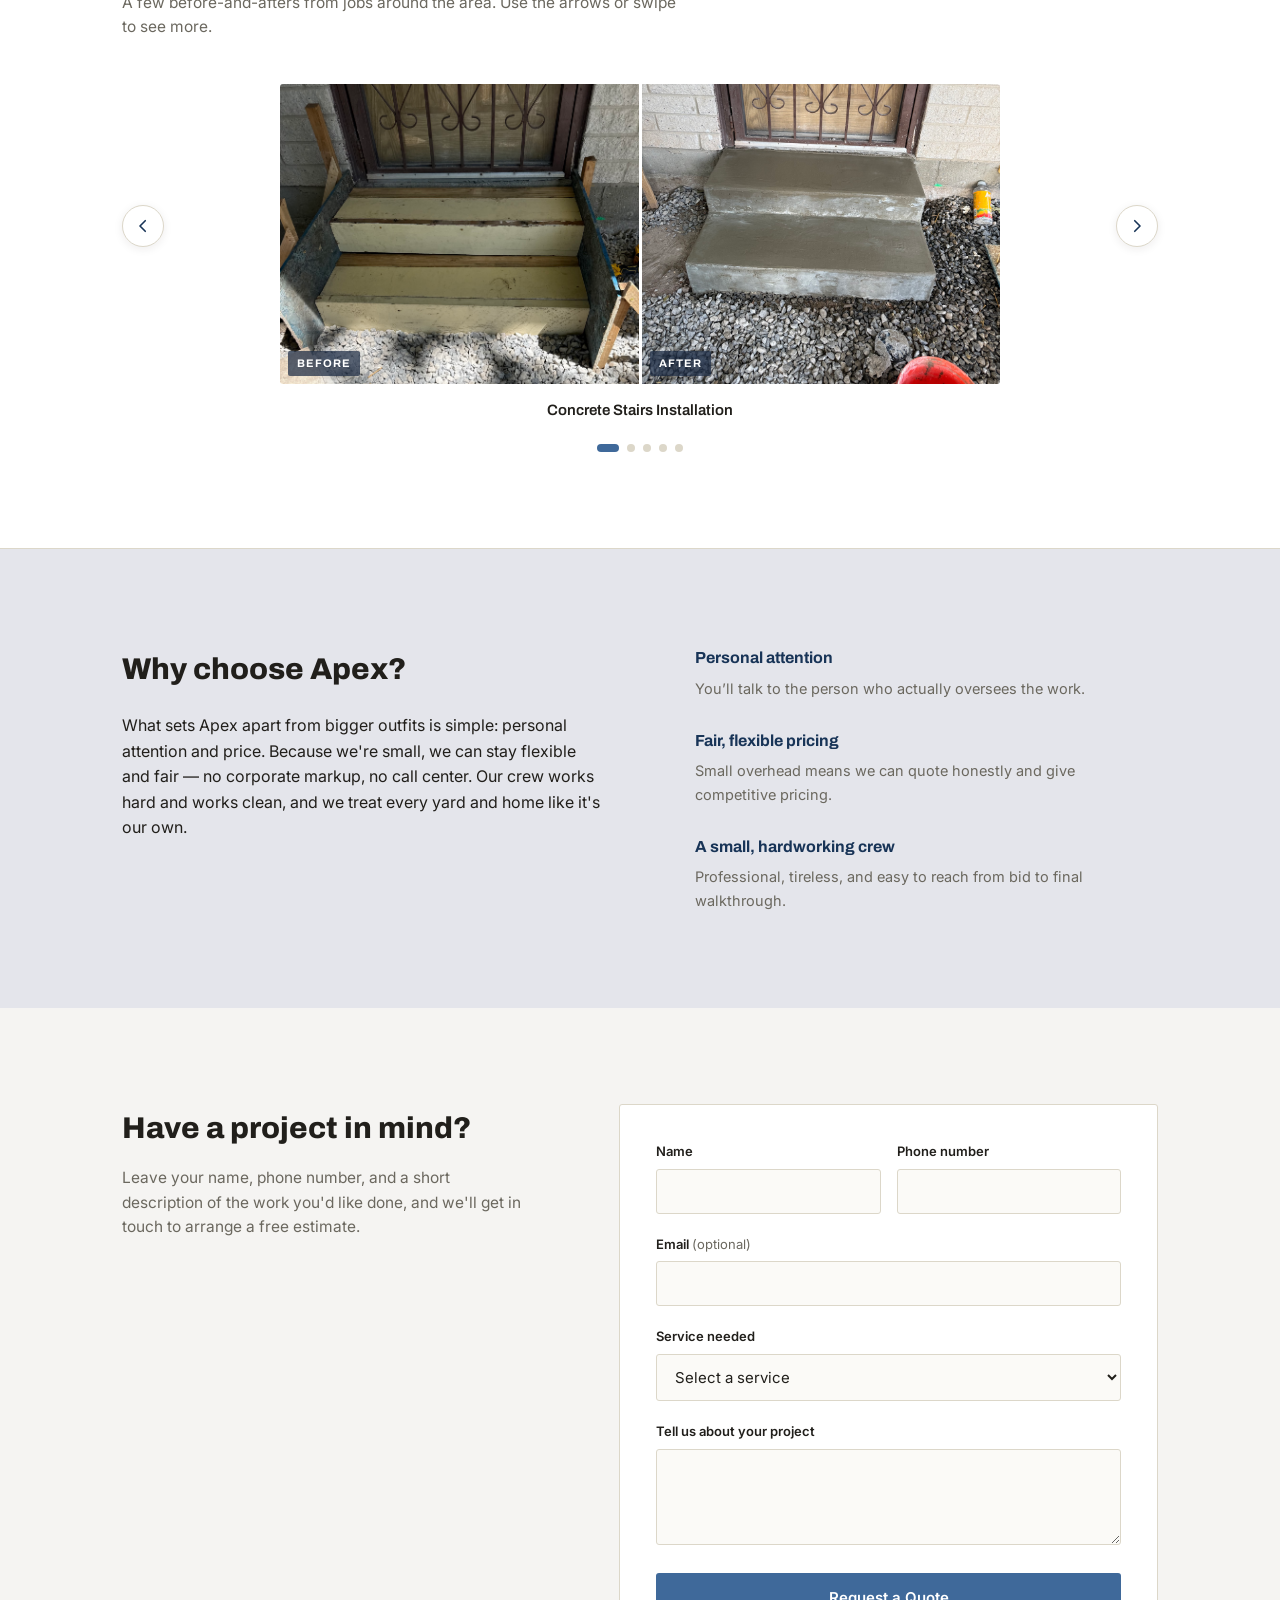
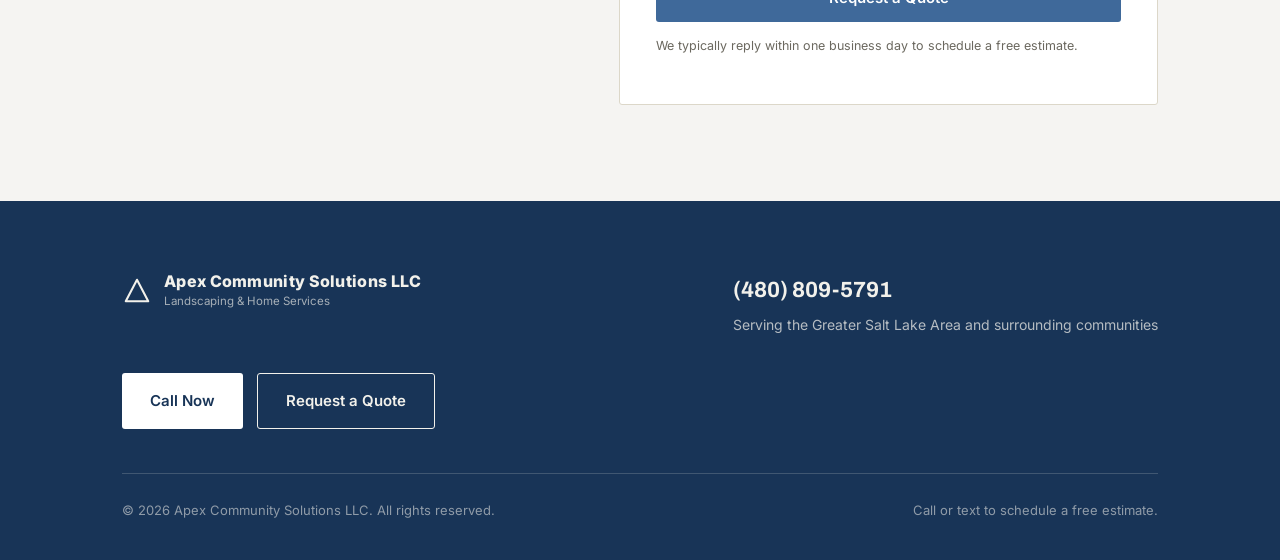
==== commit f4b97fda: "Revert "careers page" This reverts commit afc41254b4dacf3af67f0d88f5df394f0bb47310." ====
--- a/index.html
+++ b/index.html
@@ -42,10 +42,7 @@
         <span class="sub" data-bind="tagline">Landscaping &amp; Home Services</span>
       </span>
     </a>
-    <nav class="header-actions" aria-label="Site">
-      <a class="nav-link" href="careers.html">Careers</a>
-      <a class="call" data-phone-link href="tel:+14808095791"><span data-phone-display>(480) 809-5791</span></a>
-    </nav>
+    <a class="call" data-phone-link href="tel:+14808095791"><span data-phone-display>(480) 809-5791</span></a>
   </div>
 </header>
 
@@ -192,13 +189,12 @@
     </div>
     <div class="footer-bottom">
       <span data-copyright>&copy; 2026 Apex Community Solutions LLC. All rights reserved.</span>
-      <a class="footer-nav-link" href="careers.html">Careers</a>
       <span>Call or text to schedule a free estimate.</span>
     </div>
   </div>
 </footer>
 
-<!-- Edit phone, services, jobs, gallery, and brand in js/site-config.js -->
+<!-- Edit phone, services, gallery, and brand in js/site-config.js -->
 <script src="js/site-config.js"></script>
 <script src="js/site.js"></script>
 <script src="js/carousel.js"></script>
--- a/css/site.css
+++ b/css/site.css
@@ -106,23 +106,6 @@
 .brand-text{ line-height: 1.1; }
 .brand-text .name{ font-weight: 800; font-size: 16px; letter-spacing: 0.3px; color: #F2F1EB; }
 .brand-text .sub{ font-family: var(--font-body); font-size: 11.5px; color: rgba(242,241,235,0.65); }
-.header-actions{
-  display: flex;
-  align-items: center;
-  gap: 22px;
-  flex-shrink: 0;
-}
-header .nav-link{
-  color: rgba(242,241,235,0.82);
-  font-family: var(--font-body);
-  font-weight: 600;
-  font-size: 14.5px;
-  text-decoration: none;
-}
-header .nav-link:hover,
-header .nav-link[aria-current="page"]{
-  color: #F2F1EB;
-}
 header .call{
   color: #F2F1EB;
   font-family: var(--font-body);
@@ -131,23 +114,6 @@
   text-decoration: none;
   border-bottom: 1.5px solid var(--blue);
   padding-bottom: 2px;
-}
-@media (max-width: 720px){
-  header .wrap{
-    gap: 12px;
-    padding-top: 12px;
-    padding-bottom: 12px;
-  }
-  header .brand-logo{
-    width: 68px;
-    height: 68px;
-  }
-  .header-actions{ gap: 14px; }
-  header .nav-link,
-  header .call{ font-size: 13.5px; }
-}
-@media (max-width: 560px){
-  header .brand-text{ display: none; }
 }
 
 /* ---------- Hero ---------- */
@@ -530,88 +496,3 @@
   font-size: 13px;
   color: rgba(242,241,235,0.55);
 }
-.footer-nav-link{
-  color: rgba(242,241,235,0.7);
-  text-decoration: none;
-}
-.footer-nav-link:hover,
-.footer-nav-link[aria-current="page"]{
-  color: #F2F1EB;
-}
-
-/* ---------- Careers page ---------- */
-.page-hero{
-  padding-top: 72px;
-  padding-bottom: 48px;
-}
-.page-hero h1{
-  font-size: clamp(34px, 5vw, 48px);
-  font-weight: 800;
-  letter-spacing: -0.4px;
-  line-height: 1.08;
-}
-.page-hero .statement{
-  margin-top: 16px;
-  font-size: 16.5px;
-  color: var(--muted);
-  max-width: 560px;
-}
-.jobs{ padding-top: 0; }
-.job-card{
-  background: var(--panel);
-  border: 1px solid var(--line);
-  border-radius: var(--radius);
-  padding: 36px;
-  max-width: 720px;
-}
-.job-card-top{
-  display: flex;
-  justify-content: space-between;
-  align-items: flex-start;
-  gap: 16px;
-  flex-wrap: wrap;
-  margin-bottom: 16px;
-}
-.job-card h2{
-  font-size: 26px;
-  font-weight: 800;
-}
-.job-meta{
-  display: flex;
-  flex-wrap: wrap;
-  gap: 8px;
-  list-style: none;
-  margin: 0;
-  padding: 0;
-}
-.job-meta li{
-  font-family: var(--font-display);
-  font-weight: 600;
-  font-size: 13px;
-  color: var(--blue-dark);
-  background: var(--blue-tint);
-  padding: 5px 10px;
-  border-radius: 2px;
-}
-.job-card p{
-  color: var(--muted);
-  font-size: 15.5px;
-  max-width: 580px;
-}
-.job-card h3{
-  font-family: var(--font-display);
-  font-size: 15px;
-  font-weight: 700;
-  color: var(--blue-dark);
-  margin: 22px 0 10px;
-}
-.job-requirements{
-  margin: 0 0 28px;
-  padding-left: 18px;
-  color: var(--ink);
-}
-.job-requirements li{ margin-bottom: 6px; }
-.job-card .btn{ margin-top: 4px; }
-@media (max-width: 640px){
-  .job-card{ padding: 28px 22px; }
-}
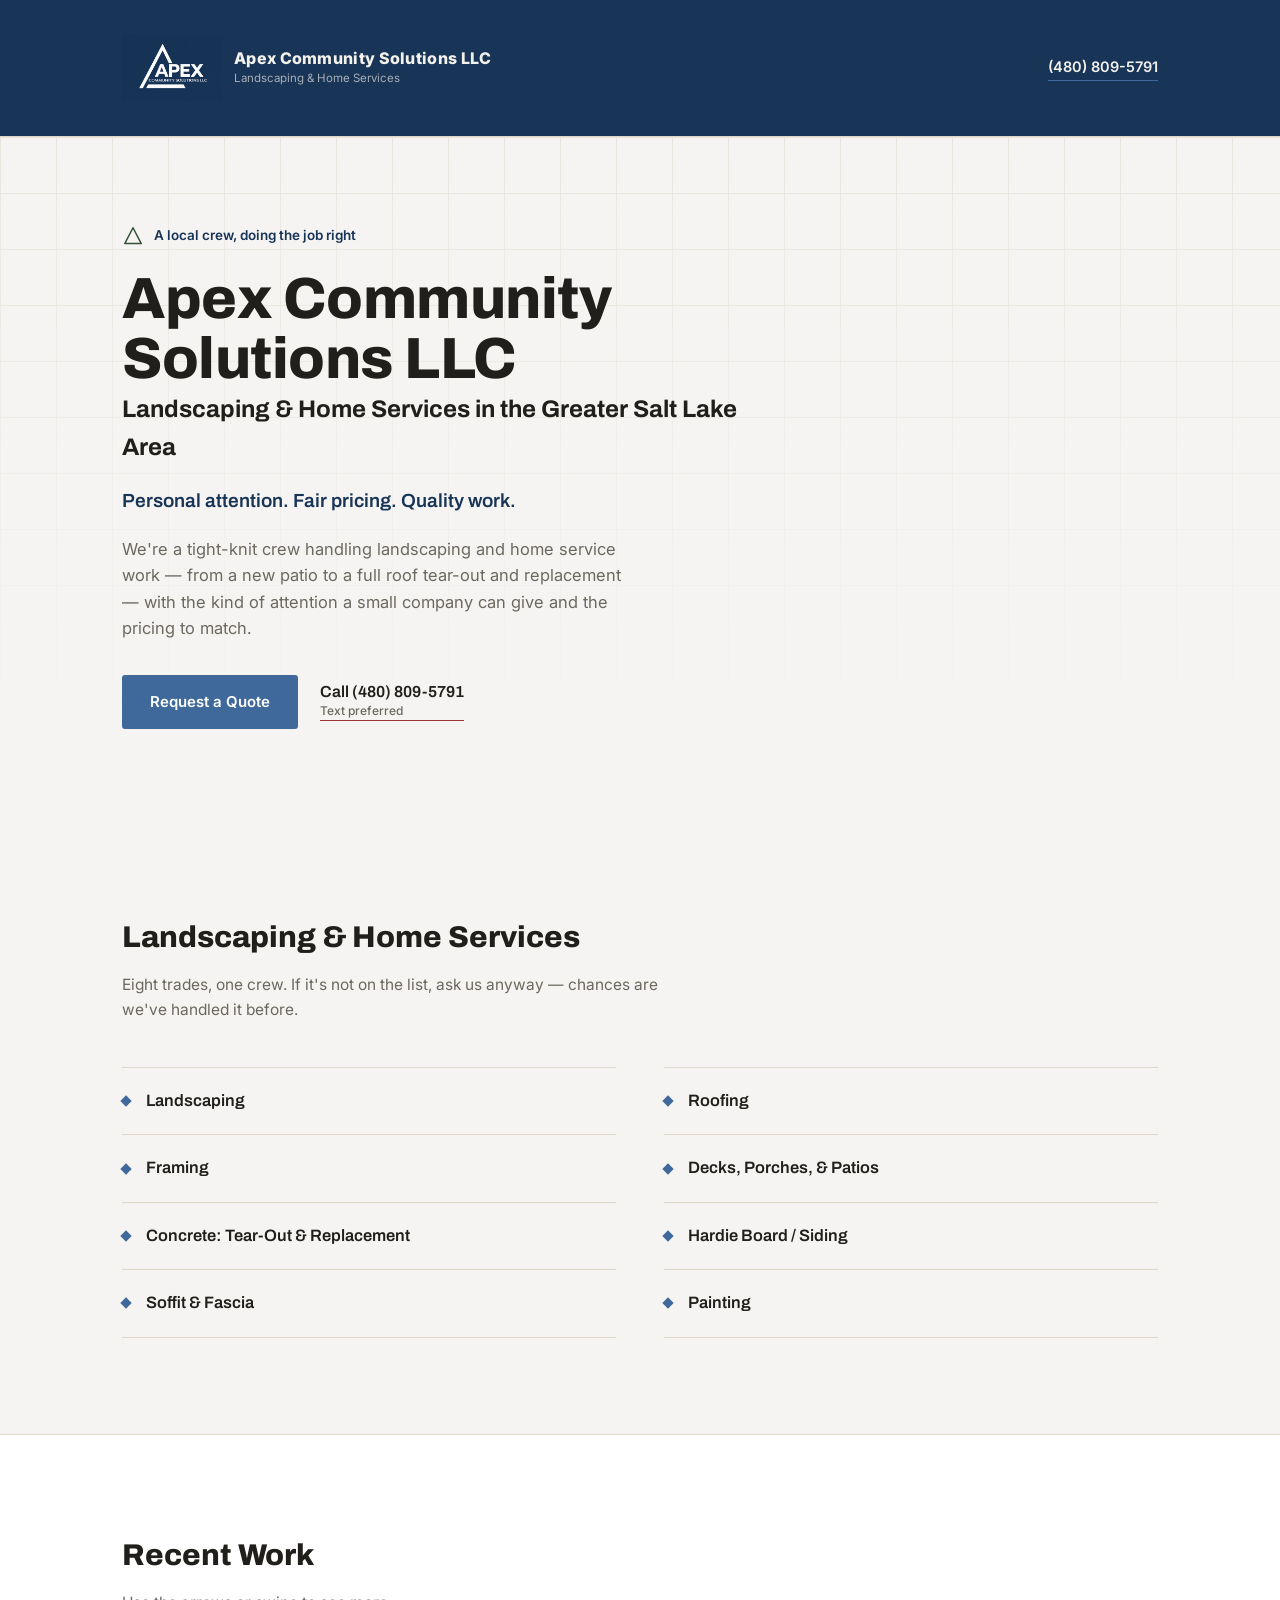
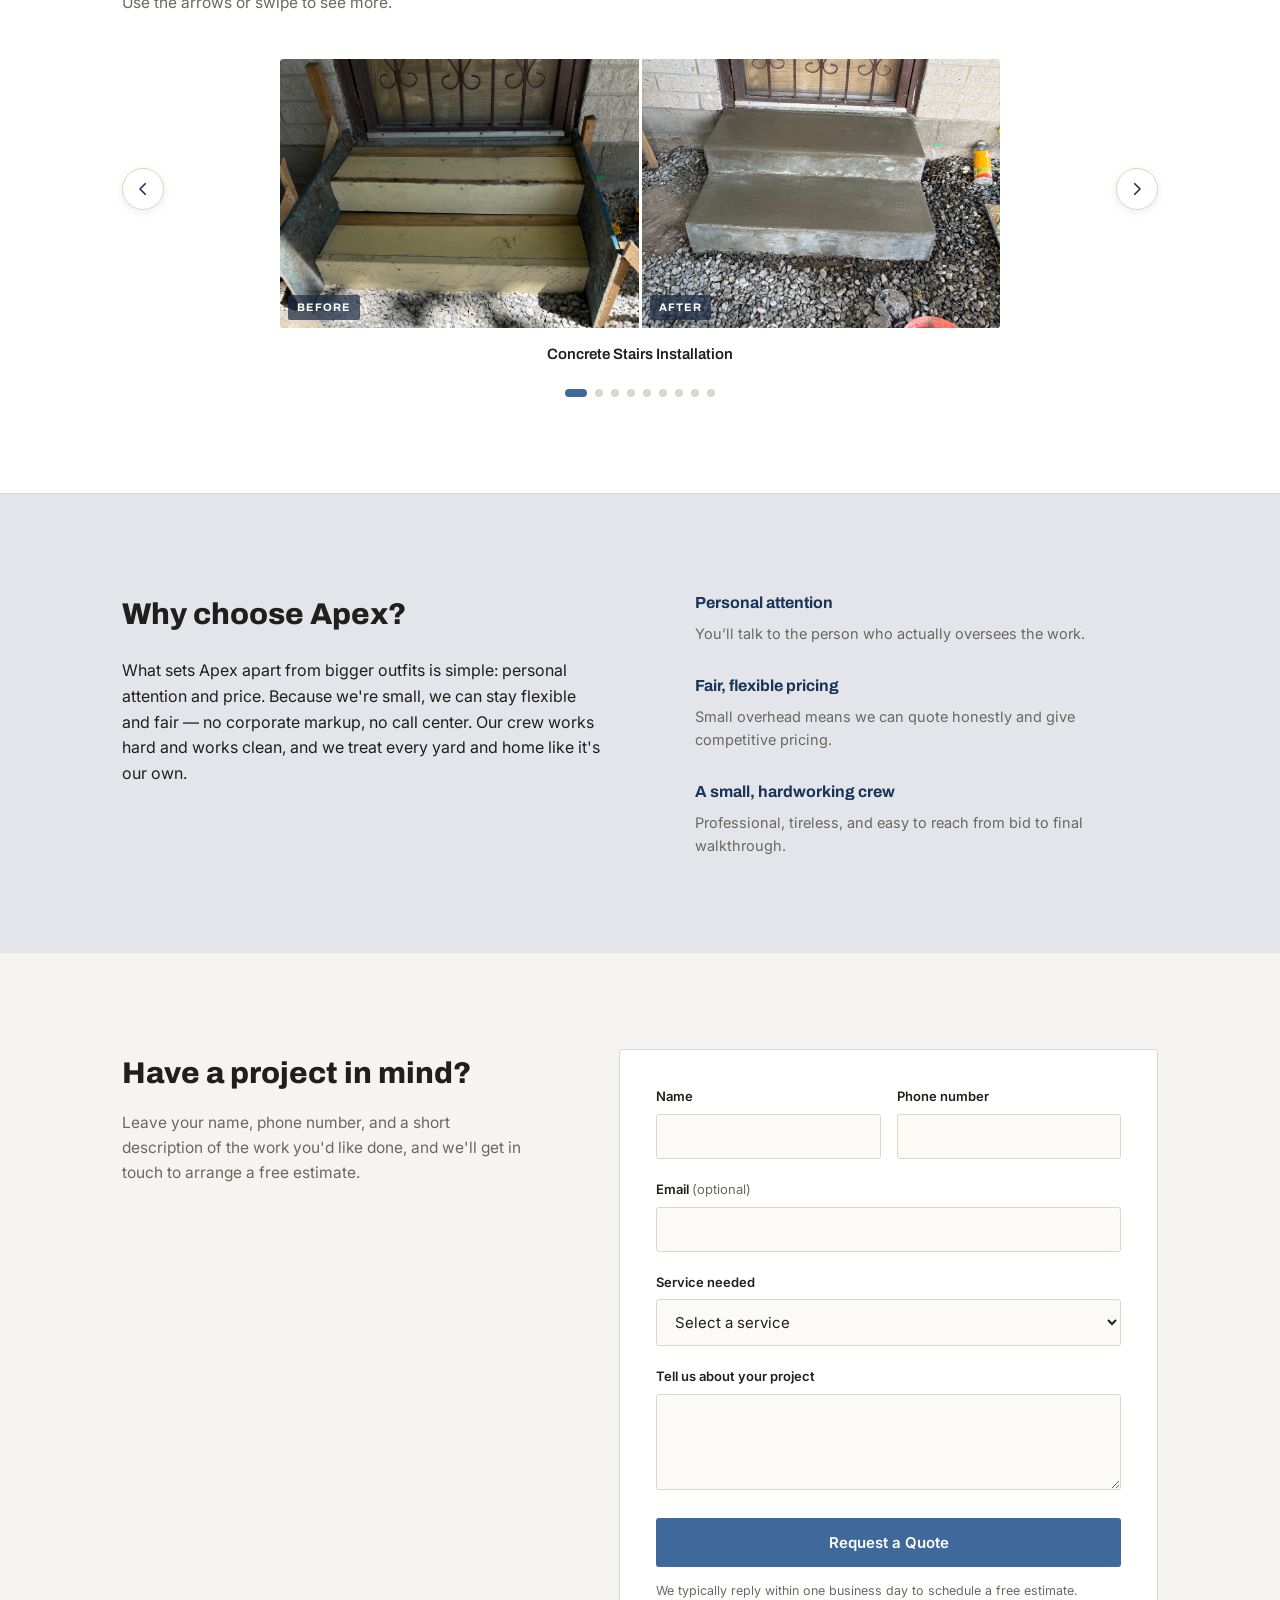
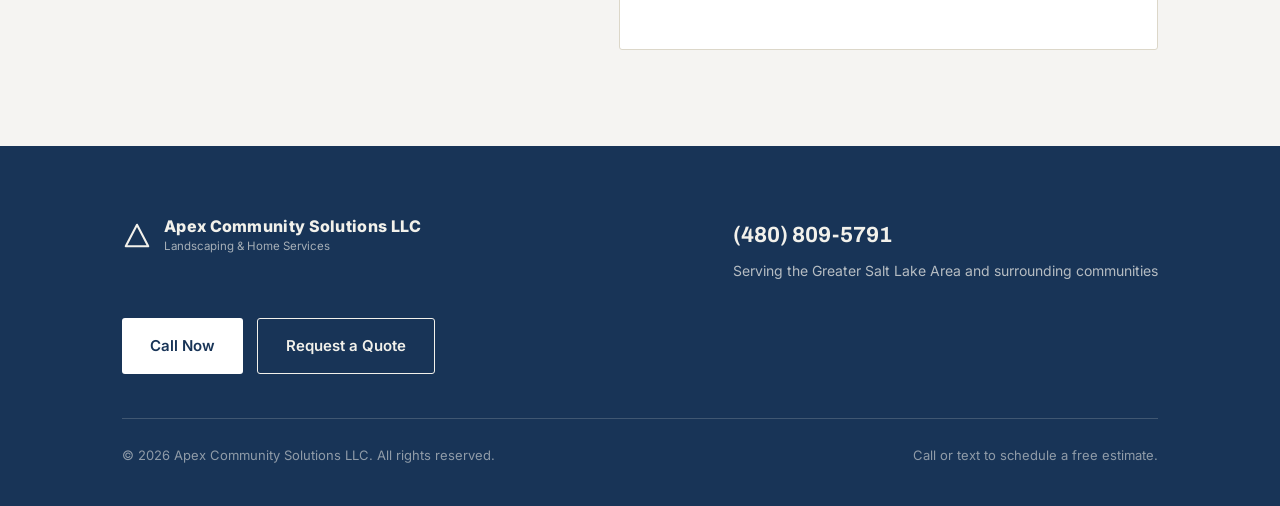
==== commit 0c2cf50c: "Add more pictures" ====
--- a/index.html
+++ b/index.html
@@ -85,10 +85,10 @@
   <div class="wrap">
     <div class="services-head">
       <h2>Recent Work</h2>
-      <p>A few before-and-afters from jobs around the area. Use the arrows or swipe to see more.</p>
-    </div>
-
-    <div class="carousel" data-carousel aria-roledescription="carousel" aria-label="Before and after job photos" tabindex="0">
+      <p>Use the arrows or swipe to see more.</p>
+    </div>
+
+    <div class="carousel" data-carousel aria-roledescription="carousel" aria-label="Recent work photos" tabindex="0">
       <div class="carousel-stage">
       <button class="carousel-btn prev" type="button" data-carousel-prev aria-label="Previous project">
         <svg viewBox="0 0 24 24" fill="none" stroke="currentColor" stroke-width="2.2" stroke-linecap="round" stroke-linejoin="round" aria-hidden="true"><path d="M15 5 L8 12 L15 19"/></svg>
--- a/css/site.css
+++ b/css/site.css
@@ -271,11 +271,25 @@
   border-radius: var(--radius);
   overflow: hidden;
 }
+.ba-pair.ba-single{
+  grid-template-columns: 1fr;
+  width: calc((100% - 3px) / 2);
+  margin-left: auto;
+  margin-right: auto;
+}
+.ba-pair.ba-single.ba-wide{
+  width: 100%;
+}
+.ba-pair.ba-wide img,
+.ba-pair.ba-wide .ba-placeholder{
+  aspect-ratio: 8 / 3;
+}
 .ba-pair figure{ margin: 0; position: relative; }
 .ba-pair img,
 .ba-placeholder{
   display: block;
   width: 100%;
+  height: auto;
   aspect-ratio: 4 / 3;
   object-fit: cover;
   pointer-events: none;
